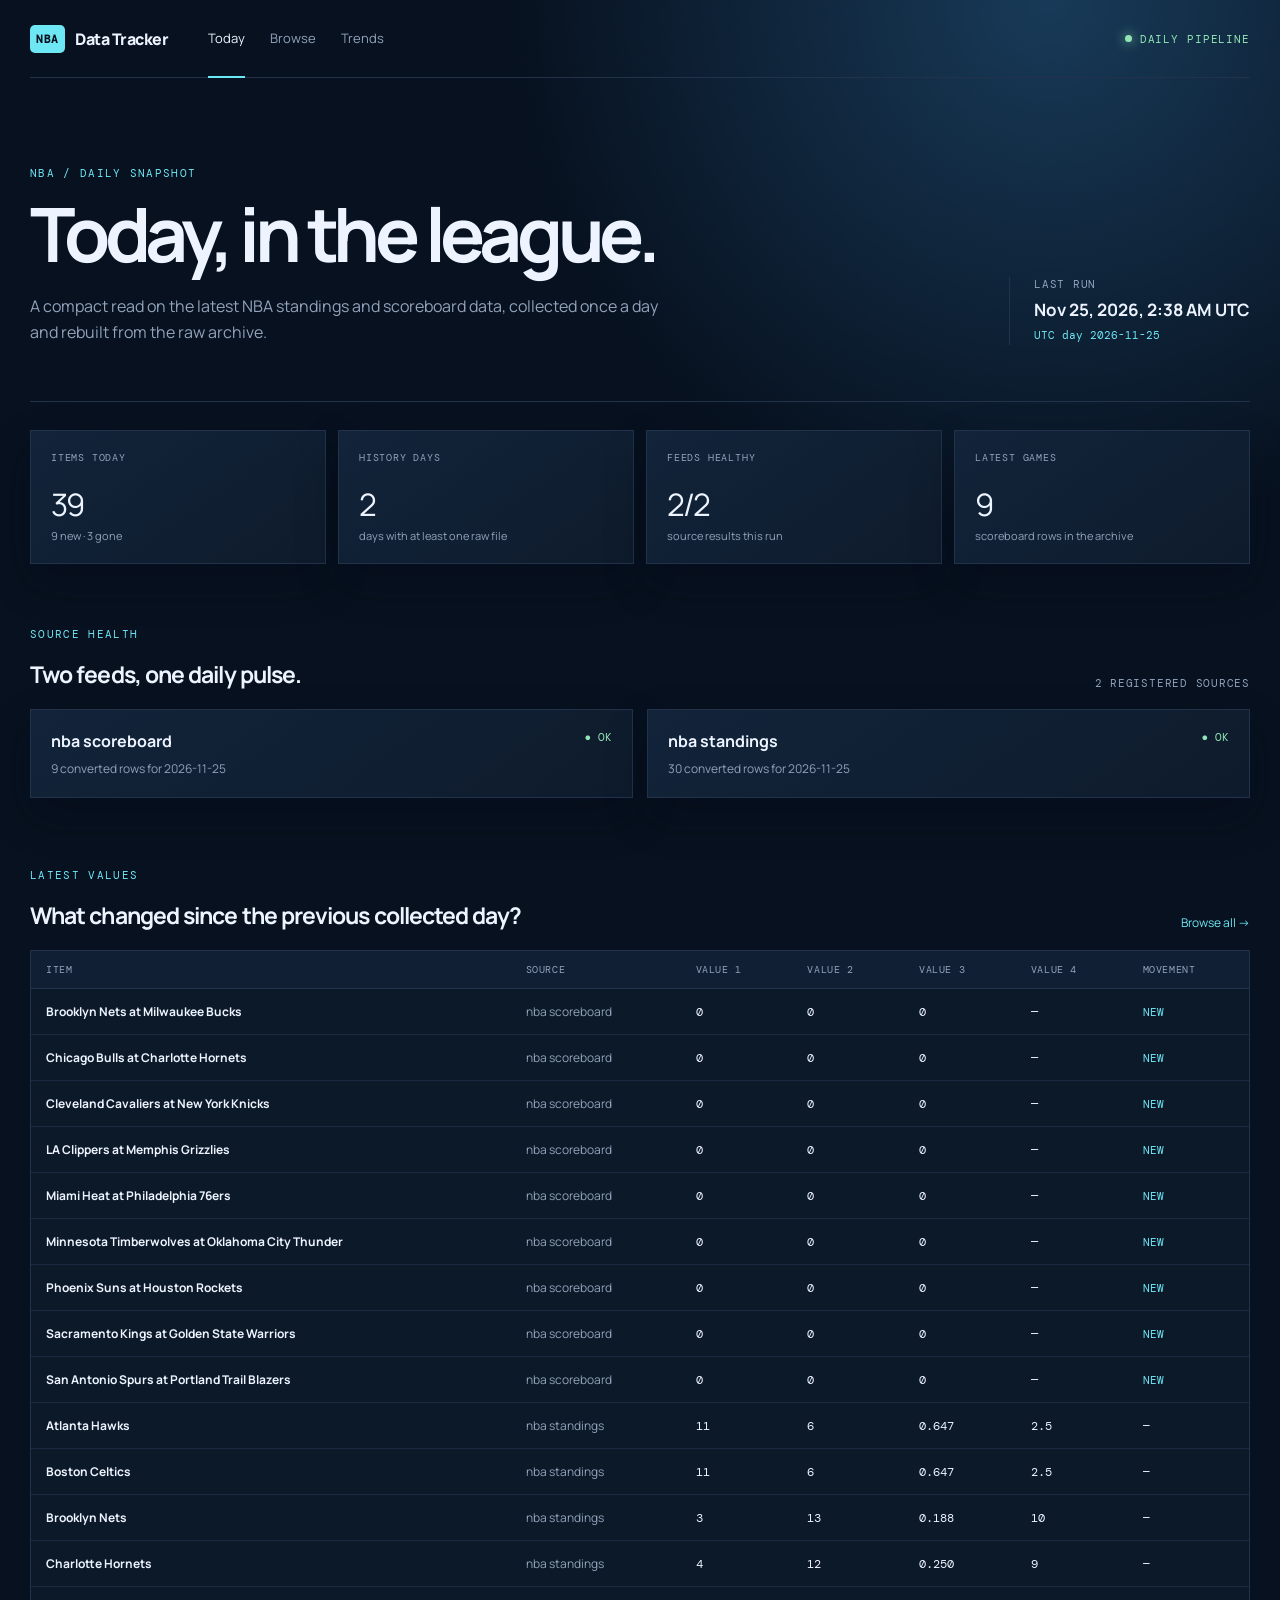
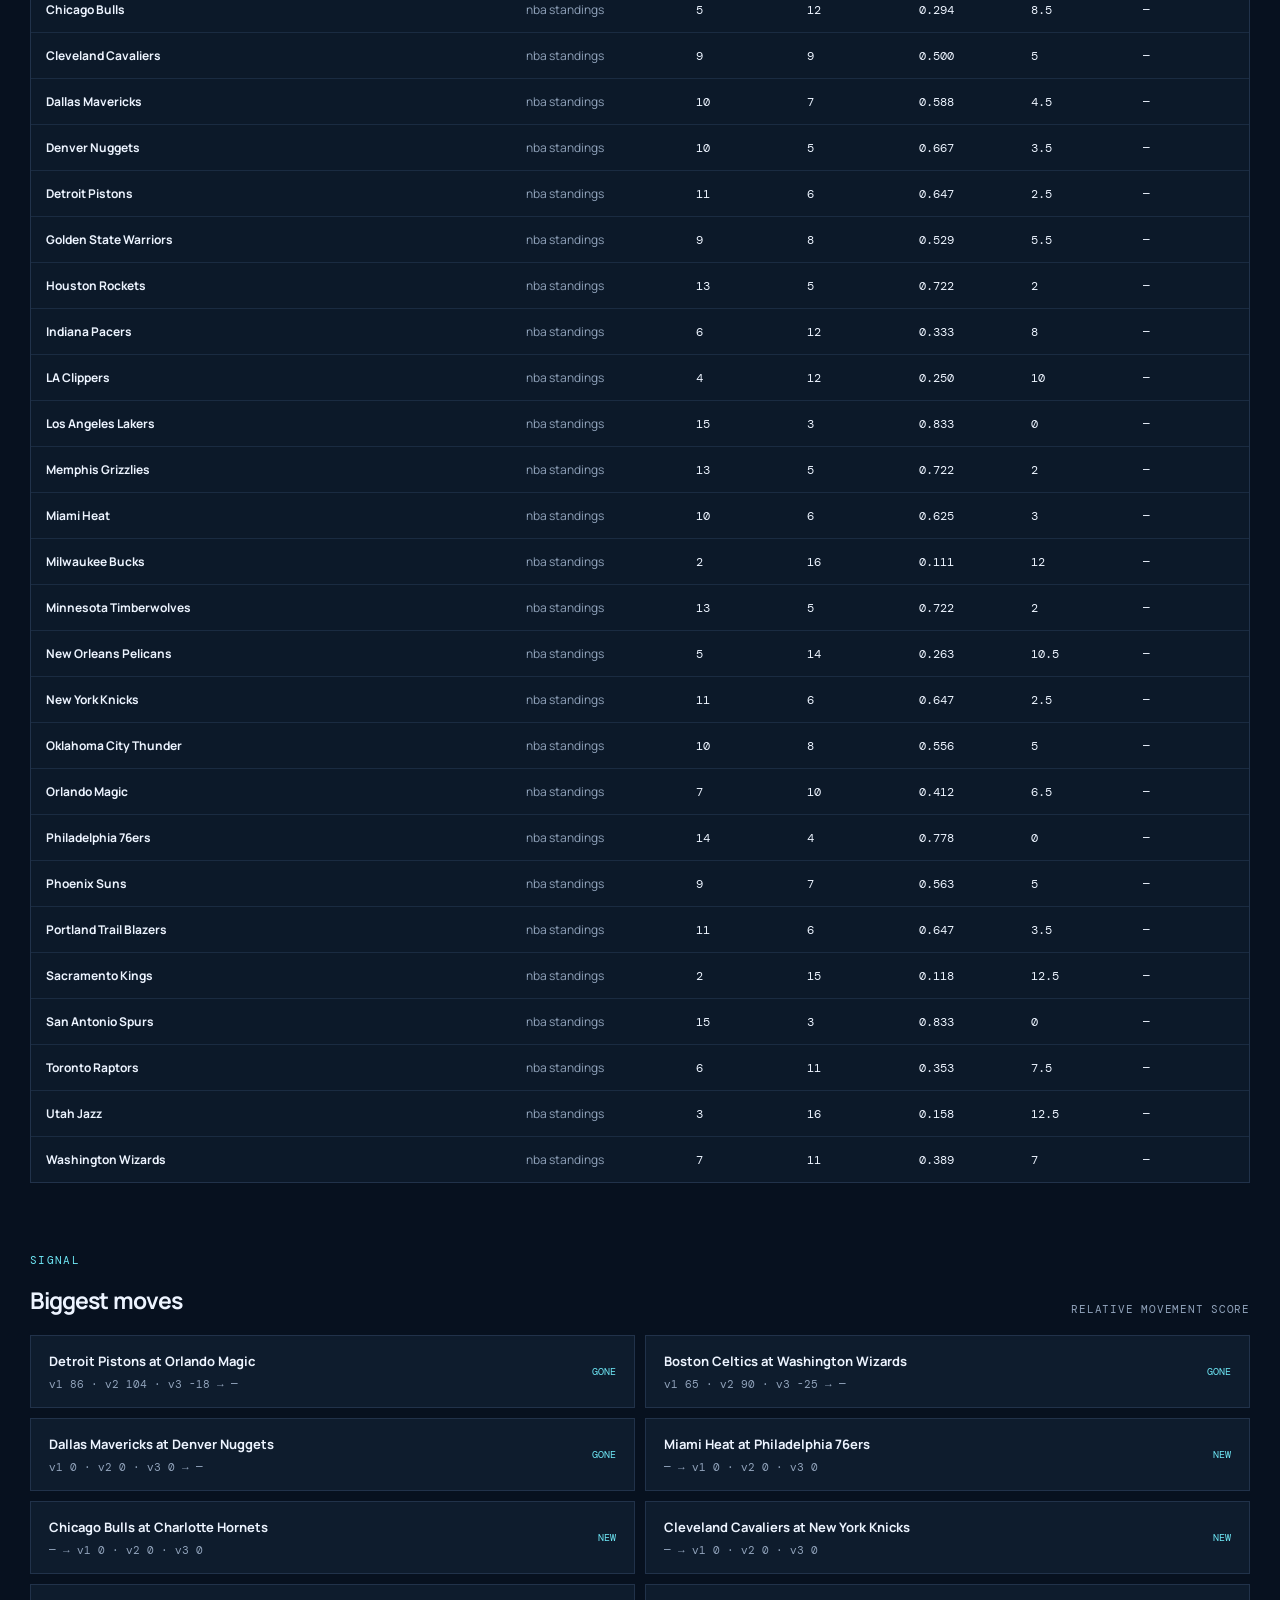
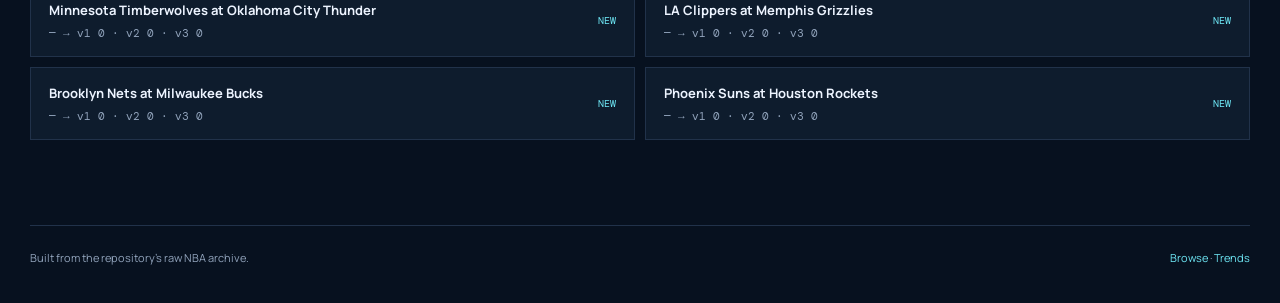
==== site/index.html @ f05c2ad7 "site: add installable NBA dashboard" ====
<!doctype html>
<html lang="en">
<head>
  <meta charset="utf-8">
  <meta name="viewport" content="width=device-width, initial-scale=1">
  <meta name="theme-color" content="#07111f">
  <link rel="manifest" href="manifest.webmanifest">
  <link rel="icon" href="icon.svg" type="image/svg+xml">
  <link rel="stylesheet" href="styles.css">
  <title>NBA Data Tracker · Today</title>
</head>
<body data-page="today">
  <div class="shell">
    <nav class="nav" aria-label="Primary navigation">
      <a class="brand" href="index.html"><span class="brand-mark">NBA</span><span>Data Tracker</span></a>
      <div class="nav-links"><a class="active" href="index.html">Today</a><a href="browse.html">Browse</a><a href="trends.html">Trends</a></div>
      <span class="live-dot">Daily pipeline</span>
    </nav>
    <main>
      <section class="hero split-hero">
        <div><p class="eyebrow">NBA / DAILY SNAPSHOT</p><h1>Today, in the league.</h1><p class="lede">A compact read on the latest NBA standings and scoreboard data, collected once a day and rebuilt from the raw archive.</p></div>
        <div class="hero-note"><span class="note-label">Last run</span><strong id="last-run">Loading…</strong><span id="latest-day">UTC day —</span></div>
      </section>
      <div id="app-error" class="notice error" hidden></div>
      <section id="summary-cards" class="stat-grid" aria-label="Run summary"></section>
      <section class="section-block"><div class="section-heading"><div><p class="eyebrow">SOURCE HEALTH</p><h2>Two feeds, one daily pulse.</h2></div><span class="section-meta" id="source-meta"></span></div><div id="source-cards" class="source-grid"></div></section>
      <section class="section-block"><div class="section-heading"><div><p class="eyebrow">LATEST VALUES</p><h2>What changed since the previous collected day?</h2></div><a class="text-link" href="browse.html">Browse all →</a></div><div class="table-wrap"><table id="latest-table"><thead><tr><th>Item</th><th>Source</th><th>Value 1</th><th>Value 2</th><th>Value 3</th><th>Value 4</th><th>Movement</th></tr></thead><tbody></tbody></table></div></section>
      <section class="section-block"><div class="section-heading"><div><p class="eyebrow">SIGNAL</p><h2>Biggest moves</h2></div><span class="section-meta">relative movement score</span></div><div id="moves-list" class="move-list"></div></section>
    </main>
    <footer><span>Built from the repository’s raw NBA archive.</span><span><a href="browse.html">Browse</a> · <a href="trends.html">Trends</a></span></footer>
  </div>
  <script src="app.js"></script>
</body>
</html>
---- site/styles.css ----
@import url('https://fonts.googleapis.com/css2?family=DM+Mono:wght@400;500&family=Manrope:wght@400;500;600;700;800&display=swap');

:root{--ink:#edf4ff;--muted:#91a3bb;--line:#21324a;--panel:#101e31;--panel2:#14263d;--navy:#07111f;--cyan:#6ee7f5;--orange:#ffad66;--green:#92e6b5;--red:#ff8f91;--shadow:0 18px 44px #02071135}
*{box-sizing:border-box}html{background:var(--navy);color:var(--ink);font-family:Manrope,system-ui,sans-serif}body{margin:0;min-width:320px;background:radial-gradient(circle at 82% 0,#183a58 0,transparent 34rem),var(--navy)}a{color:inherit}.shell{max-width:1280px;margin:auto;padding:0 30px}.nav{height:78px;border-bottom:1px solid var(--line);display:flex;align-items:center;gap:40px}.brand{display:flex;align-items:center;gap:10px;font-weight:800;text-decoration:none;letter-spacing:-.03em}.brand-mark{font-family:'DM Mono',monospace;font-size:11px;letter-spacing:.06em;color:var(--navy);background:var(--cyan);padding:7px 6px;border-radius:5px}.nav-links{display:flex;gap:25px;font-size:13px;color:var(--muted)}.nav-links a{text-decoration:none;padding:29px 0;border-bottom:2px solid transparent}.nav-links a:hover,.nav-links a.active{color:var(--ink);border-bottom-color:var(--cyan)}.live-dot{margin-left:auto;color:var(--green);font:11px 'DM Mono',monospace;text-transform:uppercase;letter-spacing:.08em}.live-dot:before{content:'';display:inline-block;width:7px;height:7px;border-radius:50%;background:var(--green);margin:0 8px 1px 0;box-shadow:0 0 12px var(--green)}main{padding-bottom:50px}.hero{padding:88px 0 56px;border-bottom:1px solid var(--line)}.split-hero{display:flex;justify-content:space-between;gap:40px;align-items:end}.compact-hero{padding-bottom:50px}.eyebrow{font:11px 'DM Mono',monospace;letter-spacing:.12em;color:var(--cyan);margin:0 0 17px;text-transform:uppercase}.hero h1{font-size:clamp(38px,6vw,75px);line-height:.98;letter-spacing:-.07em;margin:0 0 22px;max-width:800px}.compact-hero h1{font-size:clamp(38px,5vw,60px)}.lede{color:var(--muted);font-size:16px;line-height:1.65;max-width:630px;margin:0}.hero-note{min-width:220px;border-left:1px solid var(--line);padding:0 0 3px 24px;display:grid;gap:7px}.note-label,.section-meta{font:11px 'DM Mono',monospace;text-transform:uppercase;letter-spacing:.07em;color:var(--muted)}.hero-note strong{font-size:17px}.hero-note span:last-child{color:var(--cyan);font:11px 'DM Mono',monospace}.stat-grid{display:grid;grid-template-columns:repeat(4,1fr);gap:12px;padding:28px 0}.stat-card,.source-card,.finding-card,.chart-panel,.controls{background:linear-gradient(145deg,#12243a,#0e1b2c);border:1px solid var(--line);box-shadow:var(--shadow)}.stat-card{padding:20px;min-height:118px}.stat-card .label{color:var(--muted);font:10px 'DM Mono',monospace;text-transform:uppercase;letter-spacing:.08em}.stat-card .number{font-size:31px;letter-spacing:-.06em;margin-top:19px}.stat-card .detail{color:var(--muted);font-size:11px;margin-top:3px}.section-block{padding:35px 0}.section-heading{display:flex;align-items:end;justify-content:space-between;gap:20px;margin-bottom:19px}.section-heading h2{margin:0;font-size:23px;letter-spacing:-.04em}.text-link{color:var(--cyan);font-size:12px;text-decoration:none}.source-grid{display:grid;grid-template-columns:repeat(2,1fr);gap:14px}.source-card{padding:20px;display:flex;justify-content:space-between;align-items:start}.source-card h3{font-size:16px;margin:0 0 8px}.source-card p{font-size:12px;color:var(--muted);margin:0}.source-state{font:11px 'DM Mono',monospace;text-transform:uppercase}.ok{color:var(--green)}.bad{color:var(--red)}.table-wrap{overflow-x:auto;border:1px solid var(--line);background:#0c1929}.table-wrap table{width:100%;border-collapse:collapse;min-width:760px}.table-wrap th{text-align:left;color:var(--muted);font:10px 'DM Mono',monospace;letter-spacing:.06em;text-transform:uppercase;background:#101f33;padding:12px 15px;border-bottom:1px solid var(--line);white-space:nowrap}.table-wrap td{padding:14px 15px;border-bottom:1px solid #1a2b41;font-size:12px;white-space:nowrap}.table-wrap tr:last-child td{border-bottom:0}.table-wrap td:first-child{font-weight:700;color:var(--ink)}.mono{font-family:'DM Mono',monospace;font-size:11px}.muted{color:var(--muted)}.movement{font:11px 'DM Mono',monospace}.movement.up{color:var(--green)}.movement.down{color:var(--orange)}.movement.new{color:var(--cyan)}.movement.gone{color:var(--red)}.move-list{display:grid;grid-template-columns:repeat(2,1fr);gap:10px}.move-row{border:1px solid var(--line);background:#0e1c2d;padding:16px 18px;display:grid;grid-template-columns:1fr auto;gap:7px 20px}.move-row strong{font-size:13px}.move-row .move-detail{color:var(--muted);font:11px 'DM Mono',monospace}.move-row .move-kind{grid-row:1/3;grid-column:2;align-self:center;text-align:right;font:10px 'DM Mono',monospace;color:var(--cyan);text-transform:uppercase}.controls{padding:18px;display:grid;grid-template-columns:2fr repeat(4,1fr) auto;gap:12px;align-items:end;margin:25px 0 35px}.controls label,.trend-controls label{display:grid;gap:7px;color:var(--muted);font:10px 'DM Mono',monospace;text-transform:uppercase;letter-spacing:.04em}.controls input,.controls select,.trend-controls select{width:100%;color:var(--ink);background:#0a1727;border:1px solid #2a405c;border-radius:3px;padding:10px;font:12px Manrope,sans-serif;outline:none}.controls input:focus,.controls select:focus,.trend-controls select:focus{border-color:var(--cyan)}.check-label{display:flex!important;align-items:center;gap:7px;white-space:nowrap;padding-bottom:10px}.check-label input{accent-color:var(--cyan)}.browse-results{padding-top:0}.star{font-size:19px;color:#60738a;background:none;border:0;cursor:pointer;padding:0;line-height:1}.star.saved{color:var(--orange)}.trend-controls{display:grid;grid-template-columns:1fr 2fr;gap:14px;margin-bottom:18px}.trend-controls select[multiple]{height:92px}.chart-panel{padding:16px;min-height:260px;overflow:hidden}.chart-panel svg{width:100%;height:250px;display:block}.chart-empty{display:grid;place-items:center;min-height:220px;color:var(--muted);font-size:13px}.finding-grid{display:grid;grid-template-columns:repeat(2,1fr);gap:15px;padding-top:25px}.finding-card{padding:22px}.finding-card h3{font-size:18px;line-height:1.25;margin:0 0 11px;letter-spacing:-.03em}.finding-card p{font-size:12px;line-height:1.65;color:var(--muted);margin:0 0 18px}.finding-card svg{width:100%;height:150px;display:block;background:#0b1828}.notice{padding:14px;margin-top:24px;border:1px solid var(--line);font-size:13px}.notice.error{color:var(--red);border-color:#6e3543;background:#281a2b}code{font:12px 'DM Mono',monospace;color:var(--cyan)}footer{border-top:1px solid var(--line);padding:24px 0 38px;display:flex;justify-content:space-between;color:var(--muted);font-size:11px}footer a{color:var(--cyan);text-decoration:none}@media(max-width:850px){.shell{padding:0 18px}.nav{gap:18px}.live-dot{display:none}.nav-links{margin-left:auto;gap:15px}.nav-links a{padding:29px 0}.split-hero{display:block}.hero-note{margin-top:35px}.stat-grid{grid-template-columns:repeat(2,1fr)}.source-grid,.move-list,.finding-grid{grid-template-columns:1fr}.controls{grid-template-columns:1fr 1fr}.controls label:first-child{grid-column:1/-1}.trend-controls{grid-template-columns:1fr}.hero{padding-top:55px}}@media(max-width:480px){.nav{height:66px}.brand span:last-child{display:none}.nav-links a{padding:23px 0}.stat-grid{gap:8px}.stat-card{padding:14px}.stat-card .number{font-size:24px}.controls{grid-template-columns:1fr}.controls label:first-child{grid-column:auto}footer{display:block;line-height:2}}
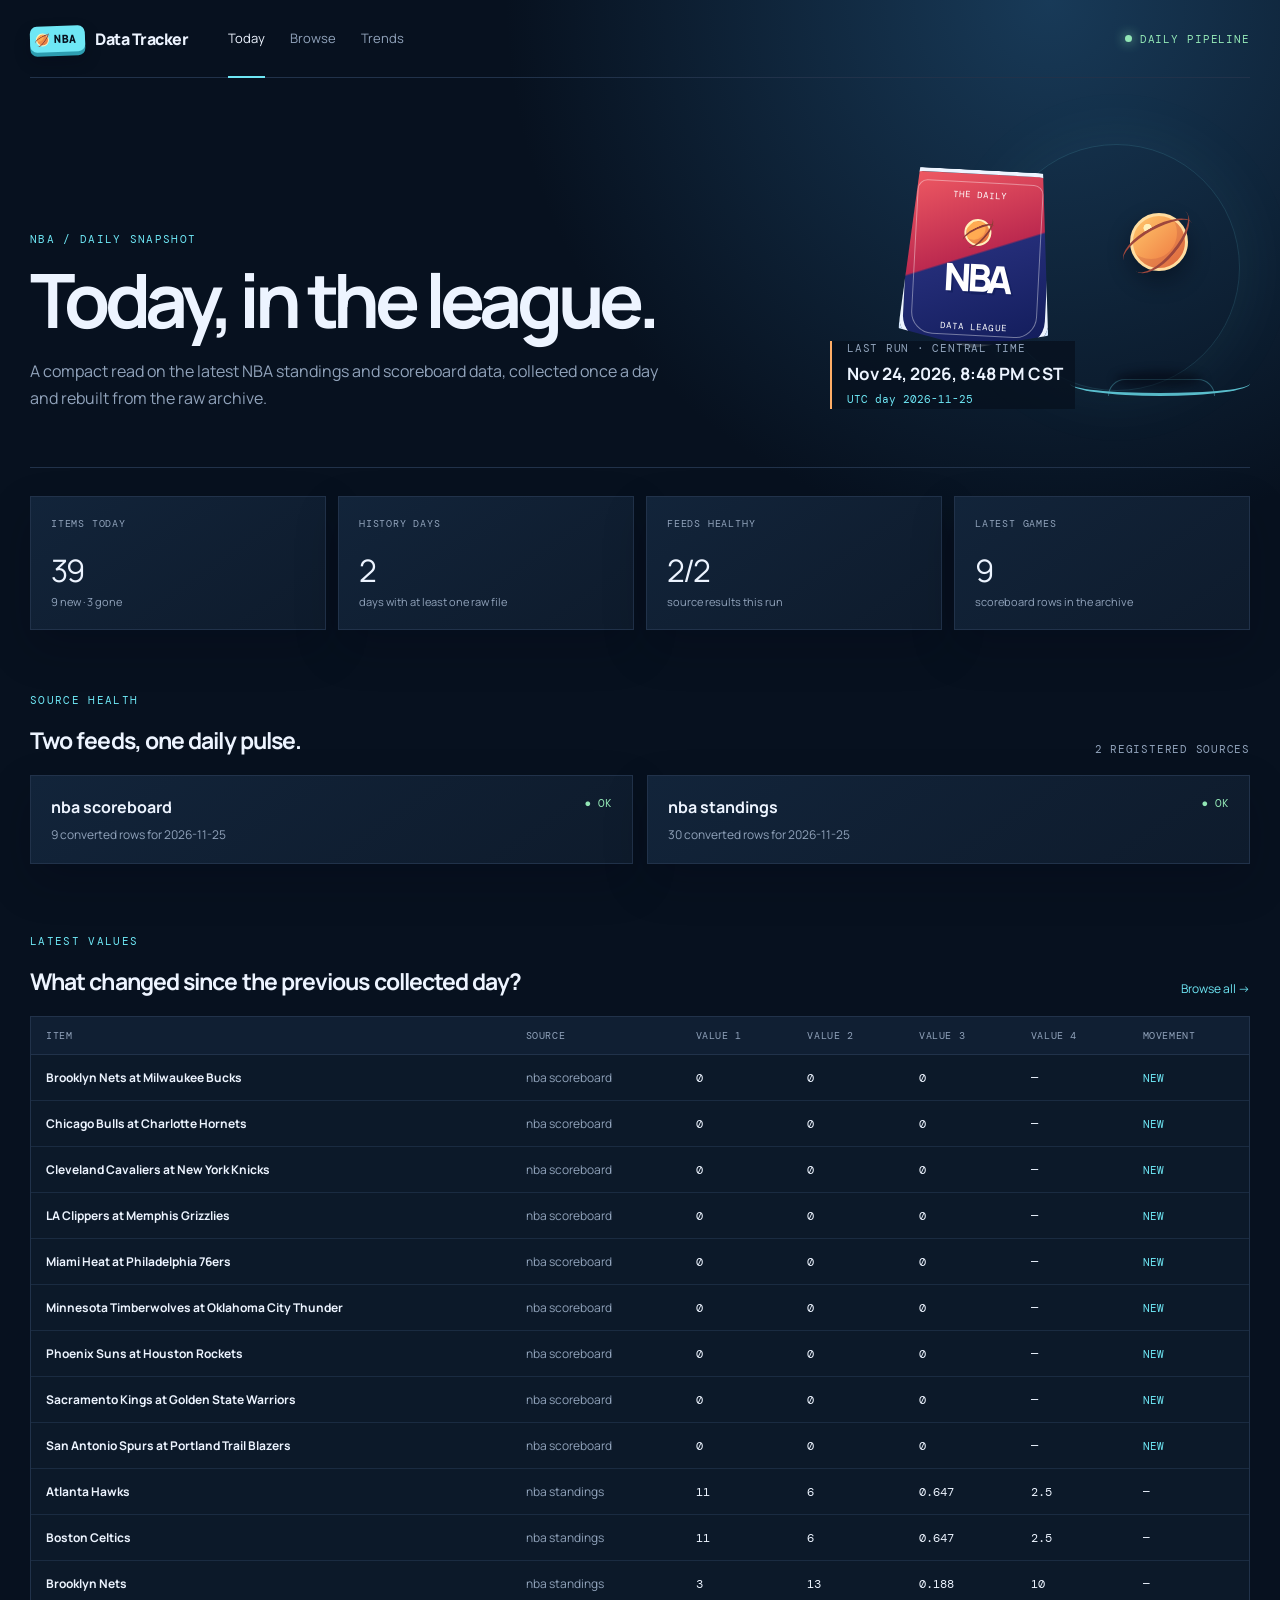
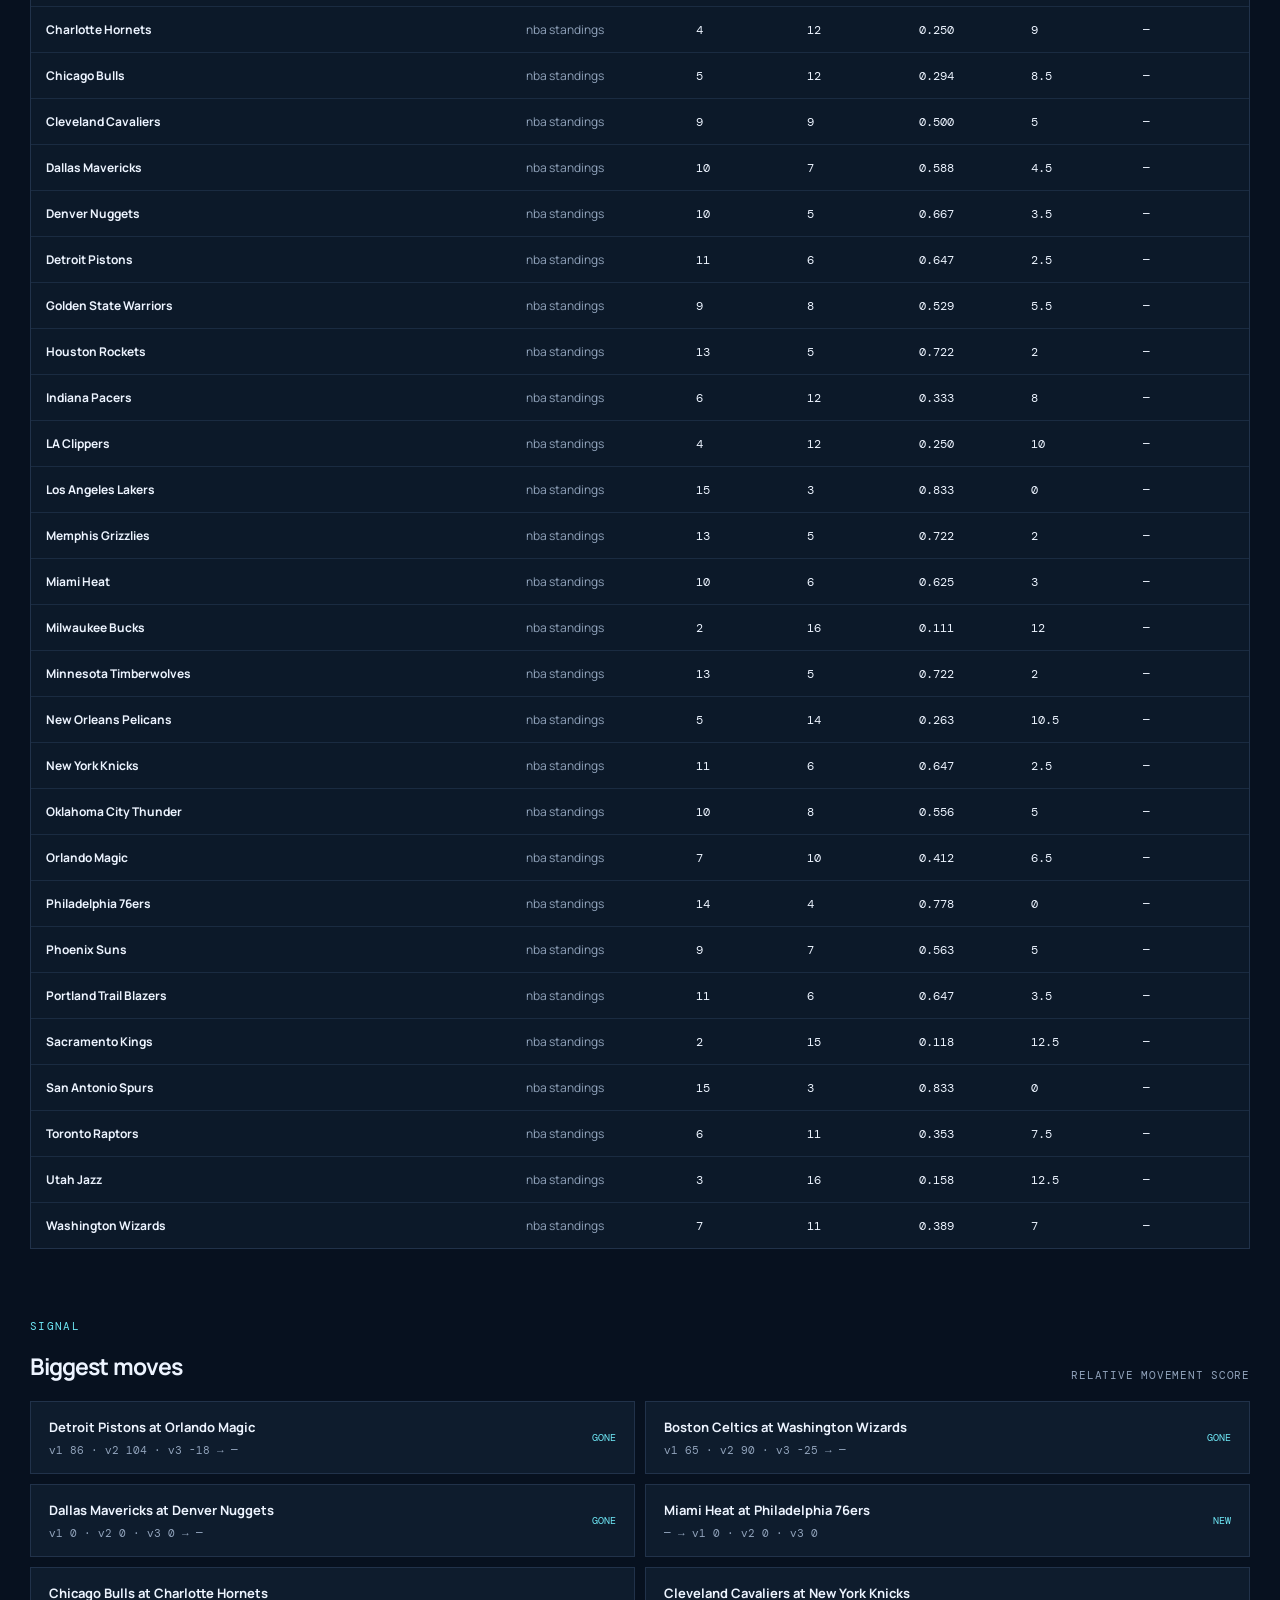
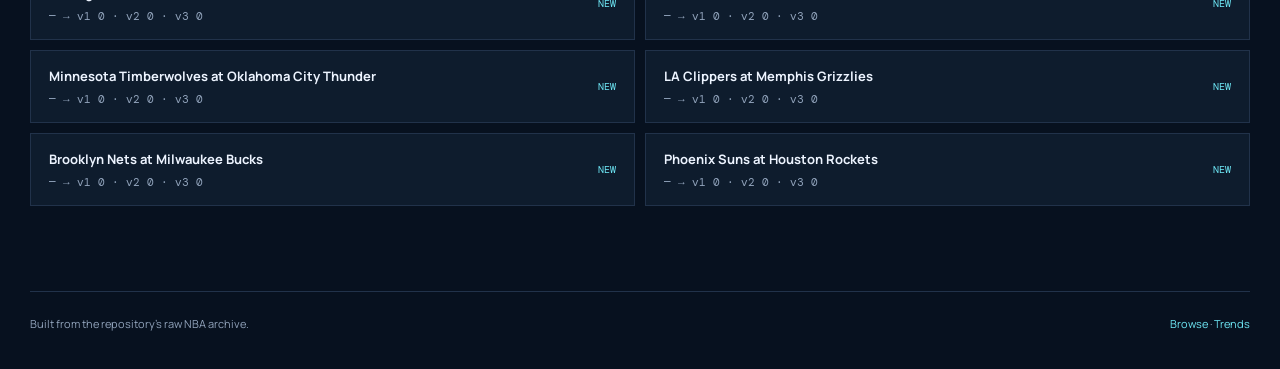
==== commit ba08ba5d: "site: add Central Time and court-side motion" ====
--- a/site/index.html
+++ b/site/index.html
@@ -7,19 +7,20 @@
   <link rel="manifest" href="manifest.webmanifest">
   <link rel="icon" href="icon.svg" type="image/svg+xml">
   <link rel="stylesheet" href="styles.css">
+  <link rel="stylesheet" href="creative.css">
   <title>NBA Data Tracker · Today</title>
 </head>
 <body data-page="today">
   <div class="shell">
     <nav class="nav" aria-label="Primary navigation">
-      <a class="brand" href="index.html"><span class="brand-mark">NBA</span><span>Data Tracker</span></a>
+      <a class="brand" href="index.html"><span class="brand-mark"><span class="mini-ball" aria-hidden="true"></span><span>NBA</span></span><span>Data Tracker</span></a>
       <div class="nav-links"><a class="active" href="index.html">Today</a><a href="browse.html">Browse</a><a href="trends.html">Trends</a></div>
       <span class="live-dot">Daily pipeline</span>
     </nav>
     <main>
       <section class="hero split-hero">
         <div><p class="eyebrow">NBA / DAILY SNAPSHOT</p><h1>Today, in the league.</h1><p class="lede">A compact read on the latest NBA standings and scoreboard data, collected once a day and rebuilt from the raw archive.</p></div>
-        <div class="hero-note"><span class="note-label">Last run</span><strong id="last-run">Loading…</strong><span id="latest-day">UTC day —</span></div>
+        <div class="hero-art" aria-label="A stylized NBA sign with a bouncing basketball"><div class="signboard"><span class="sign-top">THE DAILY</span><div class="sign-lockup"><span class="sign-ball" aria-hidden="true"></span><strong>NBA</strong></div><span class="sign-bottom">DATA LEAGUE</span></div><div class="dribble-zone"><span class="dribble-ball" aria-hidden="true"></span><span class="dribble-shadow" aria-hidden="true"></span><span class="court-line" aria-hidden="true"></span></div><div class="hero-note"><span class="note-label">Last run · Central Time</span><strong id="last-run">Loading…</strong><span id="latest-day">Archive day (UTC) —</span></div></div>
       </section>
       <div id="app-error" class="notice error" hidden></div>
       <section id="summary-cards" class="stat-grid" aria-label="Run summary"></section>
--- a/site/creative.css
+++ b/site/creative.css
@@ -0,0 +1,15 @@
+/* Playful court-side details: all CSS, so the animation survives offline. */
+.brand-mark{display:inline-flex;align-items:center;gap:5px;padding:6px 8px 6px 6px;border-radius:7px;box-shadow:0 4px 0 #2d9db0,0 8px 16px #02071145;transform:rotate(-2deg)}
+.mini-ball,.sign-ball{display:inline-block;position:relative;border-radius:50%;background:linear-gradient(135deg,#ffd77d 0 17%,#ffab52 18% 58%,#f2763d 100%);border:1.5px solid #fff0bc;box-shadow:inset -4px -4px 0 #c8533a55}
+.mini-ball{width:13px;height:13px}.mini-ball:before,.mini-ball:after,.sign-ball:before,.sign-ball:after{content:"";position:absolute;border-color:#8c3d35;border-style:solid}
+.mini-ball:before,.sign-ball:before{width:55%;height:160%;left:22%;top:-30%;border-width:0 1px 0 0;border-radius:50%;transform:rotate(38deg)}
+.mini-ball:after,.sign-ball:after{width:150%;height:50%;left:-25%;top:24%;border-width:1px 0 0;border-radius:50%;transform:rotate(-28deg)}
+.hero-art{position:relative;min-width:420px;min-height:245px;display:flex;align-items:flex-start;justify-content:flex-end;gap:18px;padding:4px 0 0 30px}
+.hero-art:before{content:"";position:absolute;width:245px;height:245px;right:10px;top:-22px;border:1px solid #6ee7f522;border-radius:50%;box-shadow:0 0 70px #6ee7f512}
+.signboard{position:relative;z-index:2;width:150px;height:178px;padding:15px 13px 11px;display:flex;flex-direction:column;align-items:center;justify-content:space-between;background:linear-gradient(160deg,#f05b63,#bc294f 47%,#242d78 48%,#121c5a);border:4px solid #edf4ff;border-radius:17px 17px 30px 30px;box-shadow:0 10px 0 #d4e8ff,0 20px 30px #02071170;transform:rotate(3deg);clip-path:polygon(9% 0,91% 0,100% 91%,50% 100%,0 91%)}
+.signboard:after{content:"";position:absolute;inset:8px;border:1px solid #ffffff66;border-radius:10px 10px 22px 22px;pointer-events:none}.sign-top,.sign-bottom{font:9px 'DM Mono',monospace;letter-spacing:.12em;color:#fff;text-align:center}.sign-lockup{display:grid;justify-items:center;gap:5px;color:#fff;text-shadow:2px 2px 0 #152061}.sign-lockup strong{font:800 38px Manrope,sans-serif;letter-spacing:-.12em}.sign-ball{width:27px;height:27px;border-width:2px}.sign-ball:before{border-width:0 2px 0 0}.sign-ball:after{border-width:2px 0 0}
+.dribble-zone{position:relative;width:180px;height:215px;align-self:flex-end;margin-bottom:5px}.court-line{position:absolute;bottom:10px;left:0;width:180px;height:25px;border-bottom:3px solid #6ee7f5;border-radius:50%;opacity:.8}.court-line:after{content:"";position:absolute;left:38px;bottom:-3px;width:105px;height:16px;border:1px solid #6ee7f566;border-bottom:0;border-radius:100px 100px 0 0}.dribble-ball{position:absolute;z-index:2;left:60px;top:22px;width:58px;height:58px;border:3px solid #ffdda0;background:radial-gradient(circle at 28% 23%,#fff1bb 0 7%,transparent 8%),linear-gradient(135deg,#ffc76b,#ed713d);border-radius:50%;box-shadow:inset -8px -9px 0 #b94f3c45,0 10px 22px #02071170;animation:dribble 1.25s cubic-bezier(.47,0,.35,1) infinite}.dribble-ball:before{content:"";position:absolute;width:65%;height:150%;left:18%;top:-27%;border-right:3px solid #9e473c;border-radius:50%;transform:rotate(40deg)}.dribble-ball:after{content:"";position:absolute;width:150%;height:55%;left:-27%;top:20%;border-top:3px solid #9e473c;border-radius:50%;transform:rotate(-29deg)}.dribble-shadow{position:absolute;z-index:1;left:45px;bottom:18px;width:88px;height:17px;border-radius:50%;background:#02071188;filter:blur(4px);animation:shadow-pulse 1.25s cubic-bezier(.47,0,.35,1) infinite}.hero-note{position:absolute;z-index:3;left:0;bottom:2px;min-width:245px;border-left:2px solid var(--orange);padding-left:15px;background:#07111fcc}
+@keyframes dribble{0%,100%{transform:translateY(0) rotate(0deg)}45%{transform:translateY(119px) rotate(120deg)}57%{transform:translateY(125px) rotate(155deg)}75%{transform:translateY(38px) rotate(260deg)}}@keyframes shadow-pulse{0%,100%{transform:scaleX(.75);opacity:.45}45%,57%{transform:scaleX(1.12);opacity:.85}75%{transform:scaleX(.82);opacity:.55}}
+@media(prefers-reduced-motion:reduce){.dribble-ball,.dribble-shadow{animation:none}.dribble-ball{transform:translateY(70px) rotate(35deg)}.dribble-shadow{transform:scaleX(1)}}
+@media(max-width:850px){.hero-art{min-width:0;width:100%;margin-top:38px;min-height:235px;justify-content:center;padding-left:0}.hero-art:before{right:12%;top:-10px}.hero-note{left:8px}.signboard{transform:scale(.9) rotate(3deg);transform-origin:bottom center}.dribble-zone{transform:scale(.9);transform-origin:bottom center}}
+@media(max-width:480px){.hero-art{gap:0;justify-content:space-between}.signboard{width:128px;height:158px}.dribble-zone{width:145px;transform:scale(.75);margin-right:-14px}.hero-note{min-width:210px}.brand-mark{padding-right:6px}}
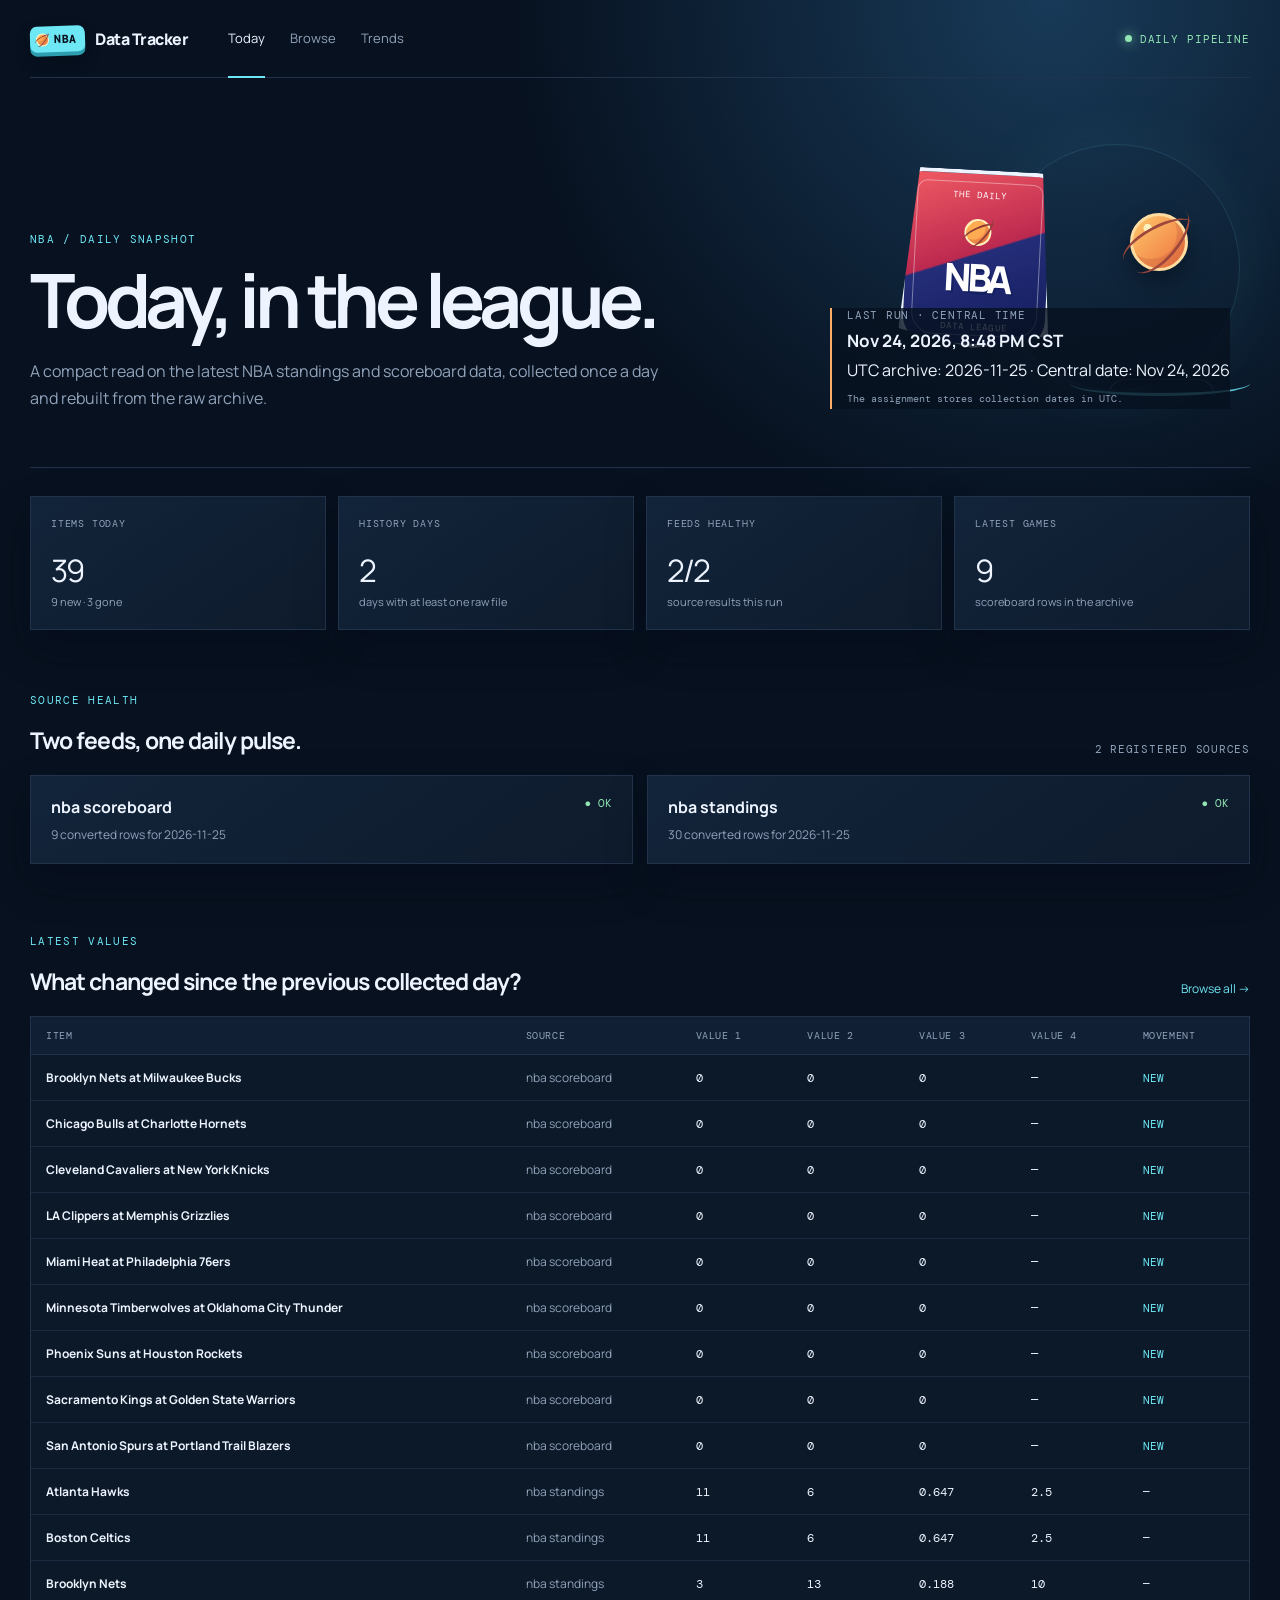
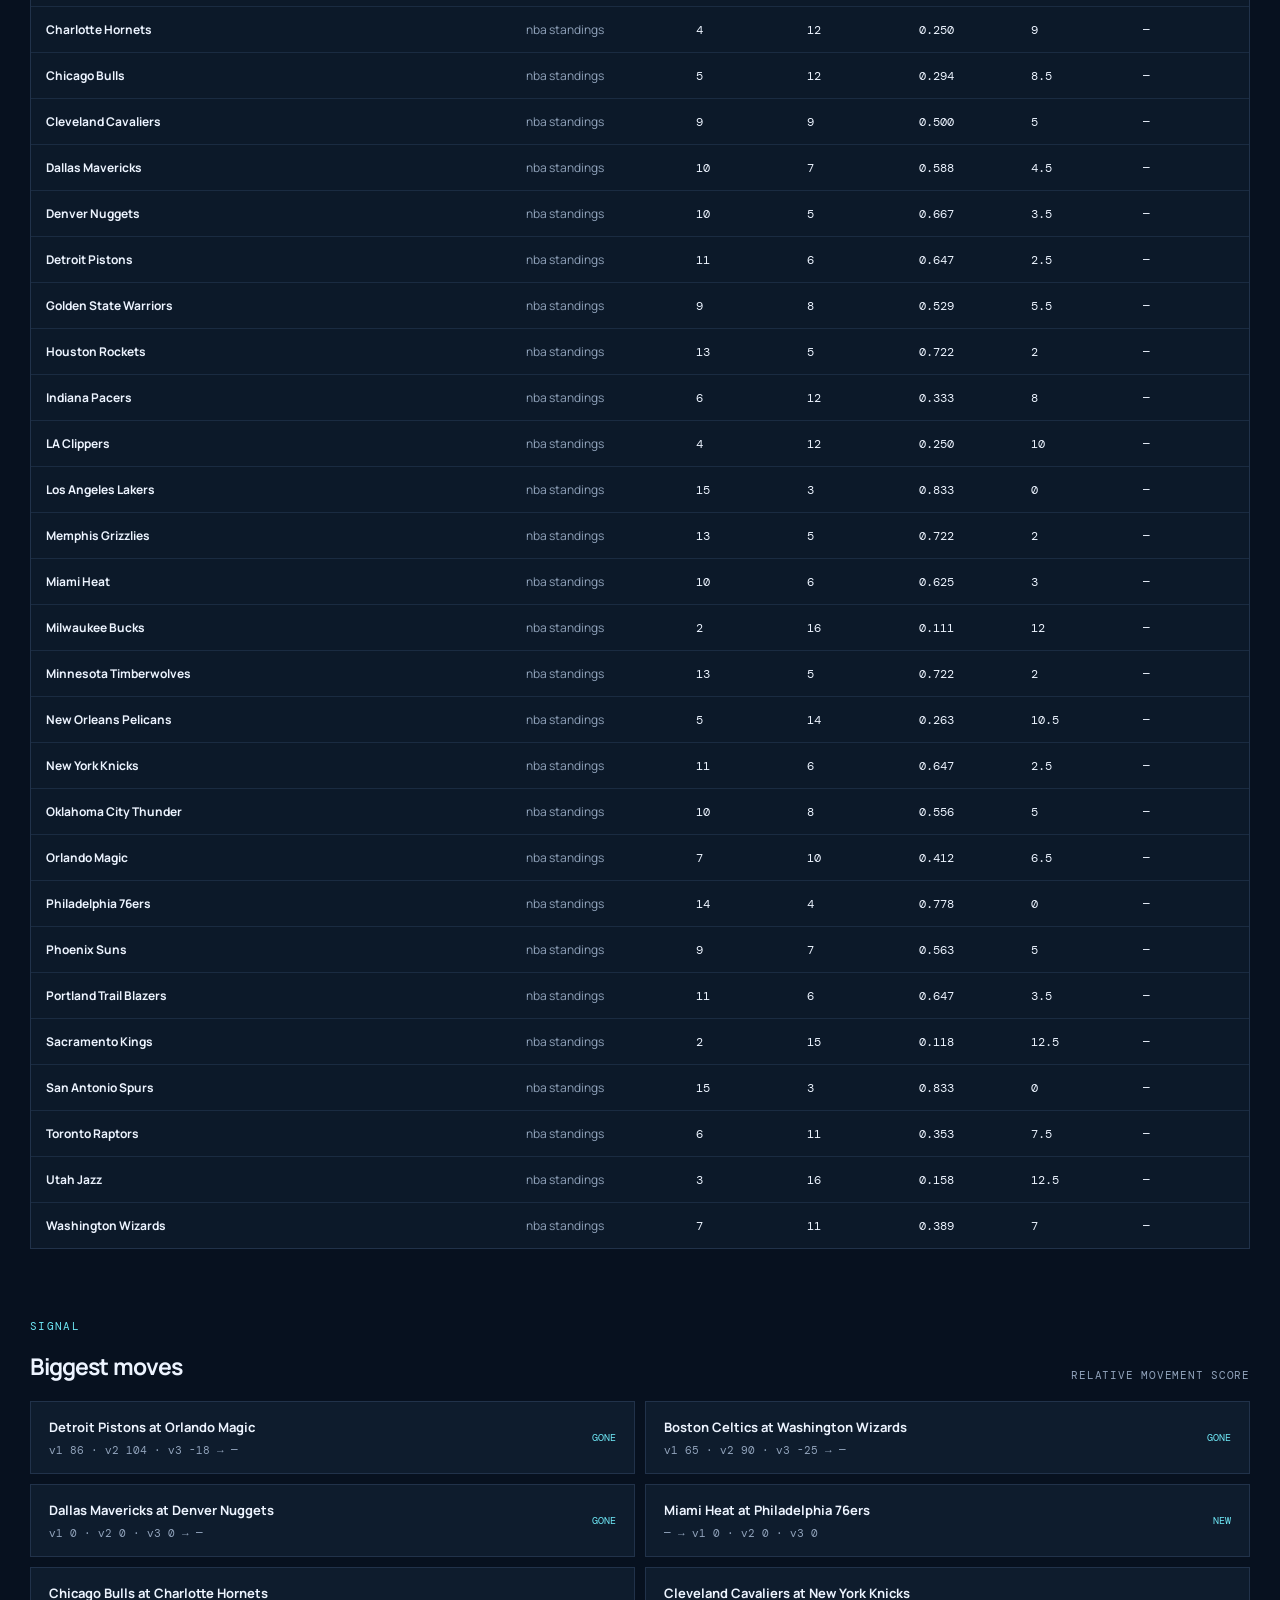
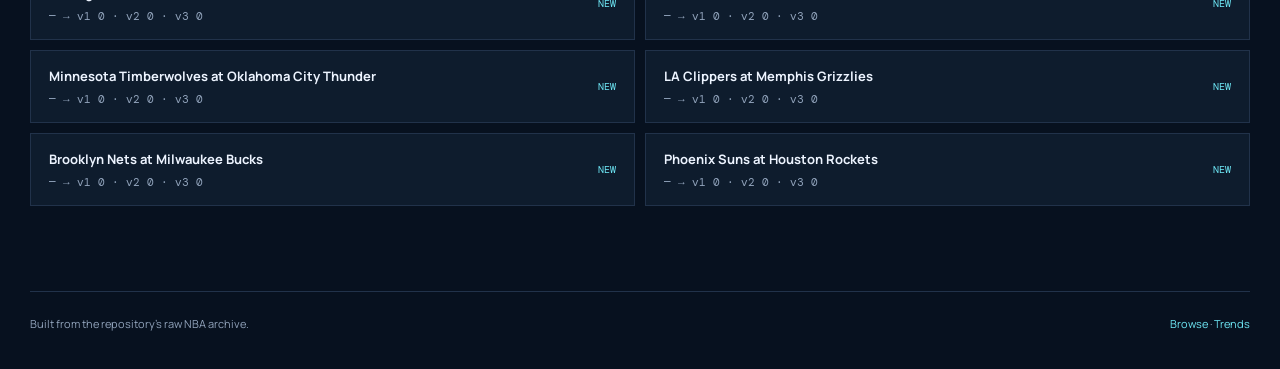
==== commit 7eec276f: "site: clarify UTC archive and Central date" ====
--- a/site/index.html
+++ b/site/index.html
@@ -20,7 +20,7 @@
     <main>
       <section class="hero split-hero">
         <div><p class="eyebrow">NBA / DAILY SNAPSHOT</p><h1>Today, in the league.</h1><p class="lede">A compact read on the latest NBA standings and scoreboard data, collected once a day and rebuilt from the raw archive.</p></div>
-        <div class="hero-art" aria-label="A stylized NBA sign with a bouncing basketball"><div class="signboard"><span class="sign-top">THE DAILY</span><div class="sign-lockup"><span class="sign-ball" aria-hidden="true"></span><strong>NBA</strong></div><span class="sign-bottom">DATA LEAGUE</span></div><div class="dribble-zone"><span class="dribble-ball" aria-hidden="true"></span><span class="dribble-shadow" aria-hidden="true"></span><span class="court-line" aria-hidden="true"></span></div><div class="hero-note"><span class="note-label">Last run · Central Time</span><strong id="last-run">Loading…</strong><span id="latest-day">Archive day (UTC) —</span></div></div>
+        <div class="hero-art" aria-label="A stylized NBA sign with a bouncing basketball"><div class="signboard"><span class="sign-top">THE DAILY</span><div class="sign-lockup"><span class="sign-ball" aria-hidden="true"></span><strong>NBA</strong></div><span class="sign-bottom">DATA LEAGUE</span></div><div class="dribble-zone"><span class="dribble-ball" aria-hidden="true"></span><span class="dribble-shadow" aria-hidden="true"></span><span class="court-line" aria-hidden="true"></span></div><div class="hero-note"><span class="note-label">Last run · Central Time</span><strong id="last-run">Loading…</strong><span id="latest-day">UTC archive: — · Central date: —</span><small class="zone-note">The assignment stores collection dates in UTC.</small></div></div>
       </section>
       <div id="app-error" class="notice error" hidden></div>
       <section id="summary-cards" class="stat-grid" aria-label="Run summary"></section>
--- a/site/creative.css
+++ b/site/creative.css
@@ -8,7 +8,7 @@
 .hero-art:before{content:"";position:absolute;width:245px;height:245px;right:10px;top:-22px;border:1px solid #6ee7f522;border-radius:50%;box-shadow:0 0 70px #6ee7f512}
 .signboard{position:relative;z-index:2;width:150px;height:178px;padding:15px 13px 11px;display:flex;flex-direction:column;align-items:center;justify-content:space-between;background:linear-gradient(160deg,#f05b63,#bc294f 47%,#242d78 48%,#121c5a);border:4px solid #edf4ff;border-radius:17px 17px 30px 30px;box-shadow:0 10px 0 #d4e8ff,0 20px 30px #02071170;transform:rotate(3deg);clip-path:polygon(9% 0,91% 0,100% 91%,50% 100%,0 91%)}
 .signboard:after{content:"";position:absolute;inset:8px;border:1px solid #ffffff66;border-radius:10px 10px 22px 22px;pointer-events:none}.sign-top,.sign-bottom{font:9px 'DM Mono',monospace;letter-spacing:.12em;color:#fff;text-align:center}.sign-lockup{display:grid;justify-items:center;gap:5px;color:#fff;text-shadow:2px 2px 0 #152061}.sign-lockup strong{font:800 38px Manrope,sans-serif;letter-spacing:-.12em}.sign-ball{width:27px;height:27px;border-width:2px}.sign-ball:before{border-width:0 2px 0 0}.sign-ball:after{border-width:2px 0 0}
-.dribble-zone{position:relative;width:180px;height:215px;align-self:flex-end;margin-bottom:5px}.court-line{position:absolute;bottom:10px;left:0;width:180px;height:25px;border-bottom:3px solid #6ee7f5;border-radius:50%;opacity:.8}.court-line:after{content:"";position:absolute;left:38px;bottom:-3px;width:105px;height:16px;border:1px solid #6ee7f566;border-bottom:0;border-radius:100px 100px 0 0}.dribble-ball{position:absolute;z-index:2;left:60px;top:22px;width:58px;height:58px;border:3px solid #ffdda0;background:radial-gradient(circle at 28% 23%,#fff1bb 0 7%,transparent 8%),linear-gradient(135deg,#ffc76b,#ed713d);border-radius:50%;box-shadow:inset -8px -9px 0 #b94f3c45,0 10px 22px #02071170;animation:dribble 1.25s cubic-bezier(.47,0,.35,1) infinite}.dribble-ball:before{content:"";position:absolute;width:65%;height:150%;left:18%;top:-27%;border-right:3px solid #9e473c;border-radius:50%;transform:rotate(40deg)}.dribble-ball:after{content:"";position:absolute;width:150%;height:55%;left:-27%;top:20%;border-top:3px solid #9e473c;border-radius:50%;transform:rotate(-29deg)}.dribble-shadow{position:absolute;z-index:1;left:45px;bottom:18px;width:88px;height:17px;border-radius:50%;background:#02071188;filter:blur(4px);animation:shadow-pulse 1.25s cubic-bezier(.47,0,.35,1) infinite}.hero-note{position:absolute;z-index:3;left:0;bottom:2px;min-width:245px;border-left:2px solid var(--orange);padding-left:15px;background:#07111fcc}
+.dribble-zone{position:relative;width:180px;height:215px;align-self:flex-end;margin-bottom:5px}.court-line{position:absolute;bottom:10px;left:0;width:180px;height:25px;border-bottom:3px solid #6ee7f5;border-radius:50%;opacity:.8}.court-line:after{content:"";position:absolute;left:38px;bottom:-3px;width:105px;height:16px;border:1px solid #6ee7f566;border-bottom:0;border-radius:100px 100px 0 0}.dribble-ball{position:absolute;z-index:2;left:60px;top:22px;width:58px;height:58px;border:3px solid #ffdda0;background:radial-gradient(circle at 28% 23%,#fff1bb 0 7%,transparent 8%),linear-gradient(135deg,#ffc76b,#ed713d);border-radius:50%;box-shadow:inset -8px -9px 0 #b94f3c45,0 10px 22px #02071170;animation:dribble 1.25s cubic-bezier(.47,0,.35,1) infinite}.dribble-ball:before{content:"";position:absolute;width:65%;height:150%;left:18%;top:-27%;border-right:3px solid #9e473c;border-radius:50%;transform:rotate(40deg)}.dribble-ball:after{content:"";position:absolute;width:150%;height:55%;left:-27%;top:20%;border-top:3px solid #9e473c;border-radius:50%;transform:rotate(-29deg)}.dribble-shadow{position:absolute;z-index:1;left:45px;bottom:18px;width:88px;height:17px;border-radius:50%;background:#02071188;filter:blur(4px);animation:shadow-pulse 1.25s cubic-bezier(.47,0,.35,1) infinite}.hero-note{position:absolute;z-index:3;left:0;bottom:2px;min-width:245px;border-left:2px solid var(--orange);padding-left:15px;background:#07111fcc}.zone-note{display:block;margin-top:4px;color:#91a3bb;font:10px 'DM Mono',monospace;line-height:1.45}
 @keyframes dribble{0%,100%{transform:translateY(0) rotate(0deg)}45%{transform:translateY(119px) rotate(120deg)}57%{transform:translateY(125px) rotate(155deg)}75%{transform:translateY(38px) rotate(260deg)}}@keyframes shadow-pulse{0%,100%{transform:scaleX(.75);opacity:.45}45%,57%{transform:scaleX(1.12);opacity:.85}75%{transform:scaleX(.82);opacity:.55}}
 @media(prefers-reduced-motion:reduce){.dribble-ball,.dribble-shadow{animation:none}.dribble-ball{transform:translateY(70px) rotate(35deg)}.dribble-shadow{transform:scaleX(1)}}
 @media(max-width:850px){.hero-art{min-width:0;width:100%;margin-top:38px;min-height:235px;justify-content:center;padding-left:0}.hero-art:before{right:12%;top:-10px}.hero-note{left:8px}.signboard{transform:scale(.9) rotate(3deg);transform-origin:bottom center}.dribble-zone{transform:scale(.9);transform-origin:bottom center}}
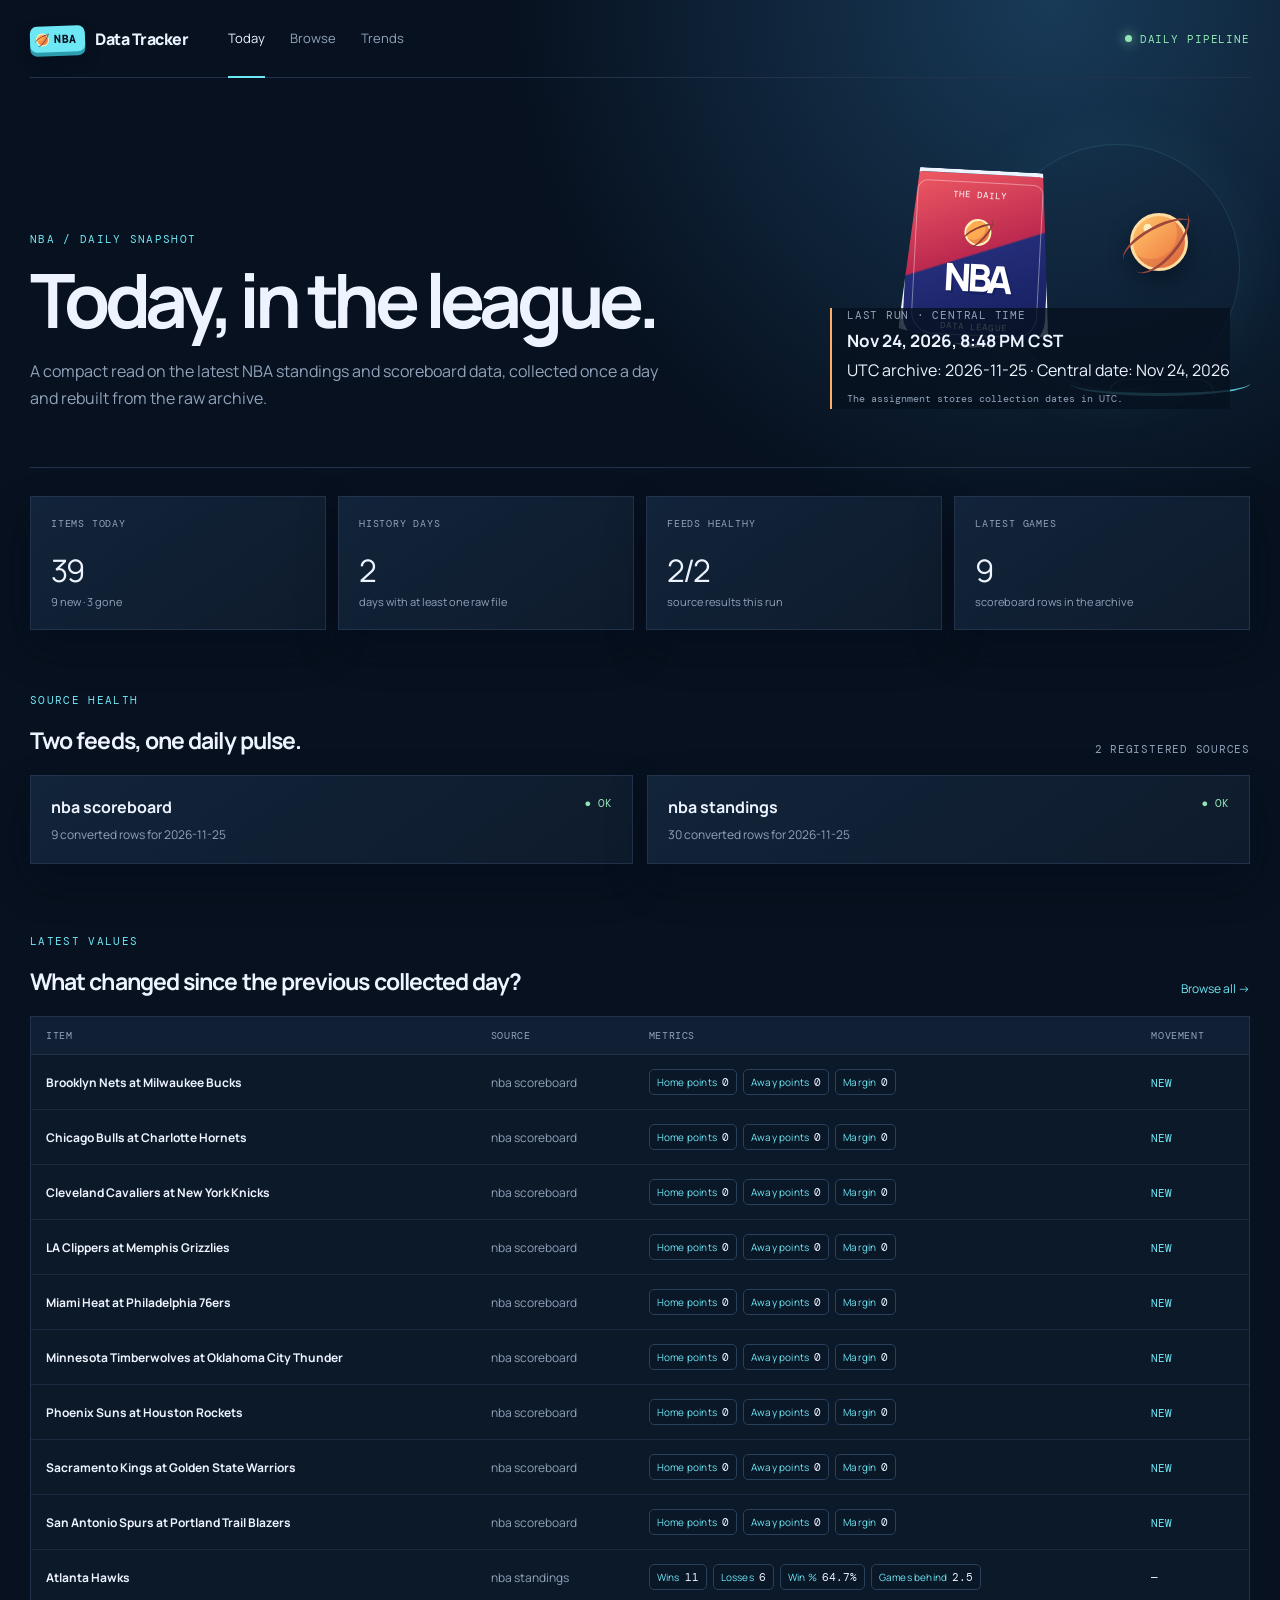
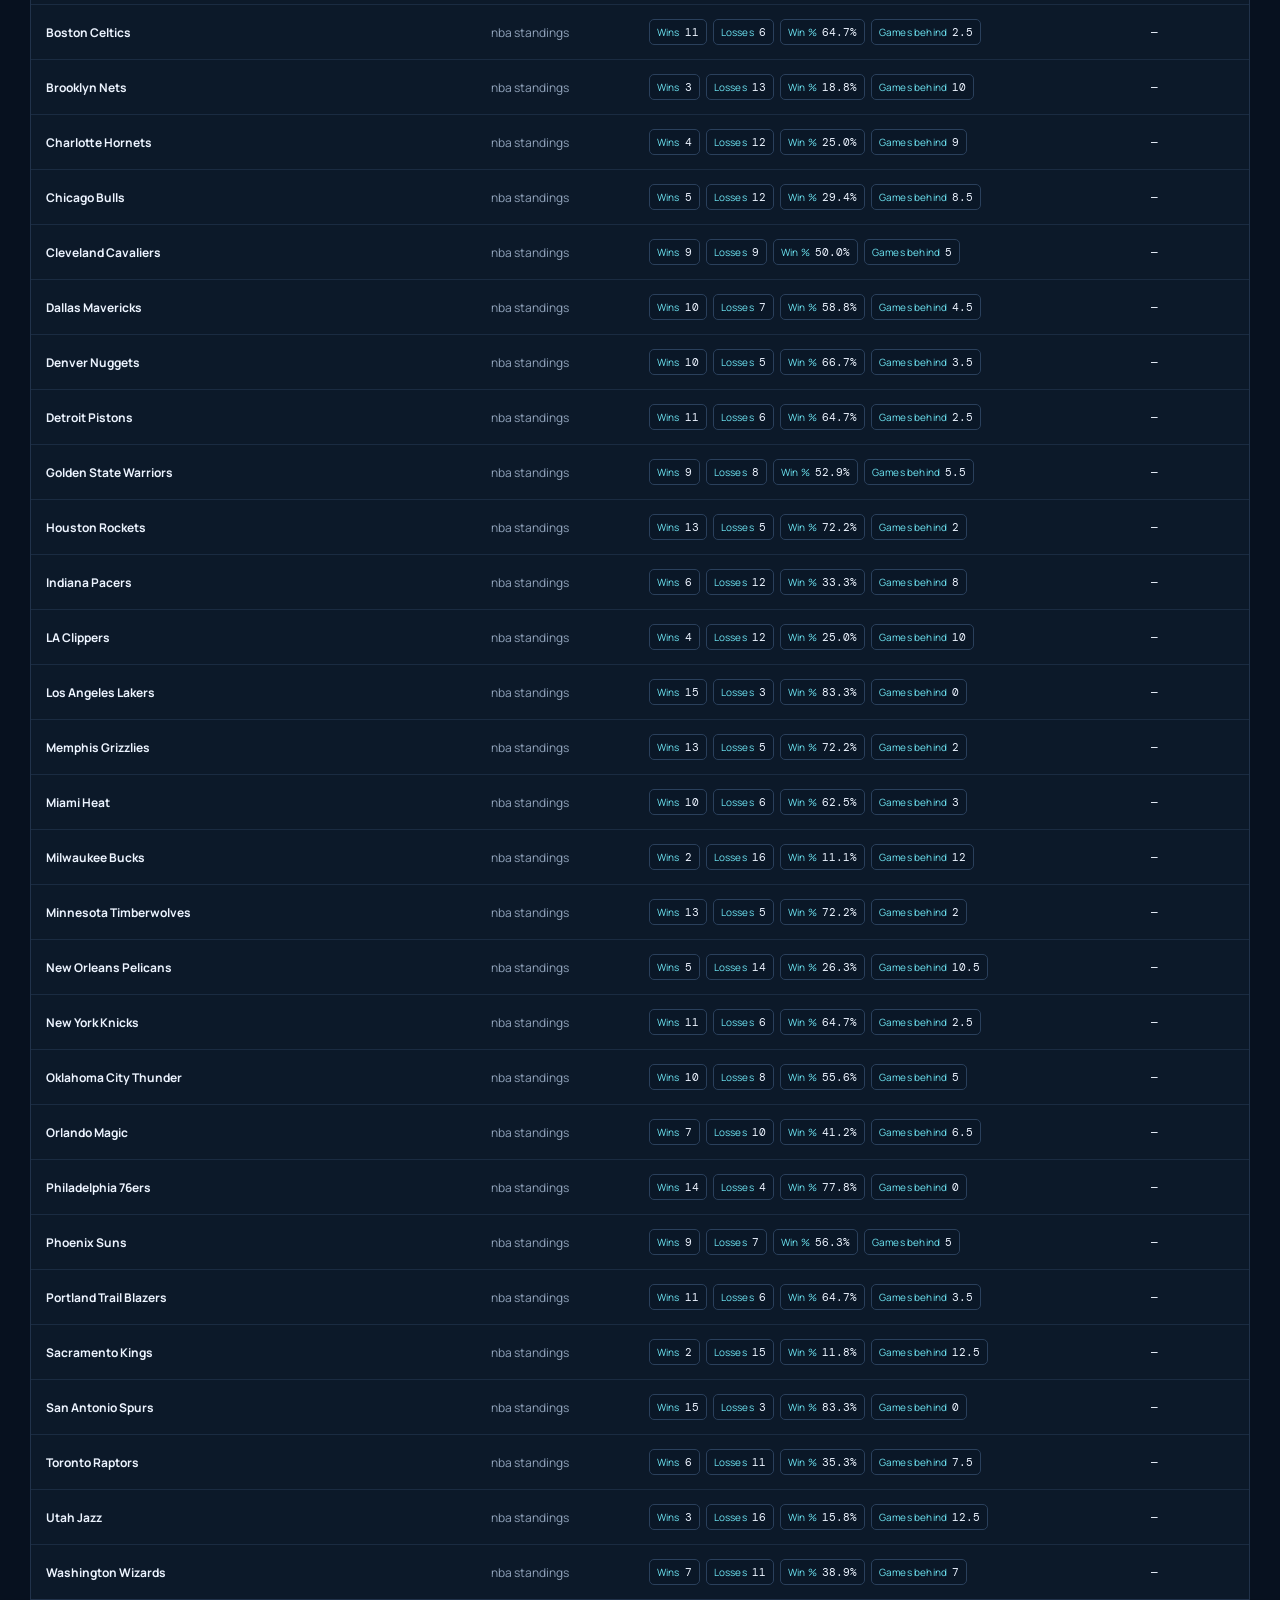
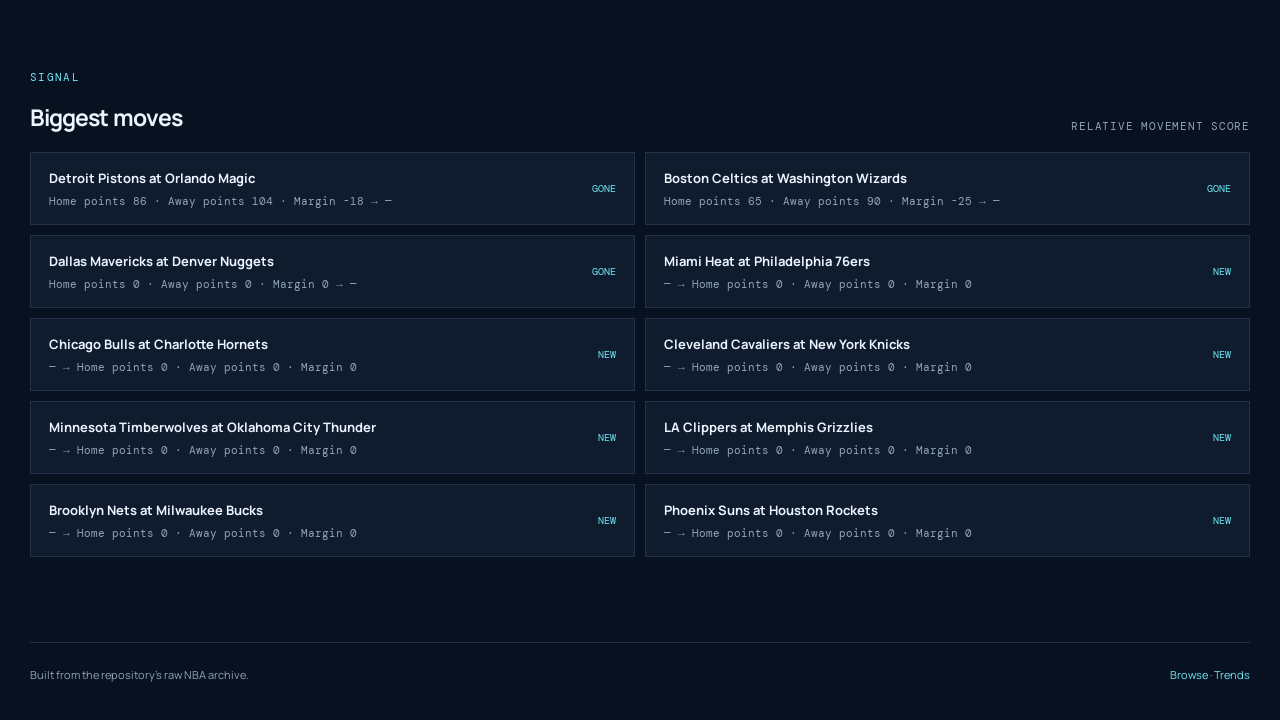
==== commit 359d8a92: "site: label NBA metrics clearly" ====
--- a/site/index.html
+++ b/site/index.html
@@ -25,7 +25,7 @@
       <div id="app-error" class="notice error" hidden></div>
       <section id="summary-cards" class="stat-grid" aria-label="Run summary"></section>
       <section class="section-block"><div class="section-heading"><div><p class="eyebrow">SOURCE HEALTH</p><h2>Two feeds, one daily pulse.</h2></div><span class="section-meta" id="source-meta"></span></div><div id="source-cards" class="source-grid"></div></section>
-      <section class="section-block"><div class="section-heading"><div><p class="eyebrow">LATEST VALUES</p><h2>What changed since the previous collected day?</h2></div><a class="text-link" href="browse.html">Browse all →</a></div><div class="table-wrap"><table id="latest-table"><thead><tr><th>Item</th><th>Source</th><th>Value 1</th><th>Value 2</th><th>Value 3</th><th>Value 4</th><th>Movement</th></tr></thead><tbody></tbody></table></div></section>
+      <section class="section-block"><div class="section-heading"><div><p class="eyebrow">LATEST VALUES</p><h2>What changed since the previous collected day?</h2></div><a class="text-link" href="browse.html">Browse all →</a></div><div class="table-wrap"><table id="latest-table"><thead><tr><th>Item</th><th>Source</th><th>Metrics</th><th>Movement</th></tr></thead><tbody></tbody></table></div></section>
       <section class="section-block"><div class="section-heading"><div><p class="eyebrow">SIGNAL</p><h2>Biggest moves</h2></div><span class="section-meta">relative movement score</span></div><div id="moves-list" class="move-list"></div></section>
     </main>
     <footer><span>Built from the repository’s raw NBA archive.</span><span><a href="browse.html">Browse</a> · <a href="trends.html">Trends</a></span></footer>
--- a/site/creative.css
+++ b/site/creative.css
@@ -1,5 +1,6 @@
 /* Playful court-side details: all CSS, so the animation survives offline. */
 .brand-mark{display:inline-flex;align-items:center;gap:5px;padding:6px 8px 6px 6px;border-radius:7px;box-shadow:0 4px 0 #2d9db0,0 8px 16px #02071145;transform:rotate(-2deg)}
+.metrics-cell{display:flex;flex-wrap:wrap;gap:6px;min-width:290px}.metric-chip{display:inline-flex;align-items:center;gap:5px;padding:5px 7px;border:1px solid #2a405c;border-radius:5px;background:#0a1727;color:var(--ink);font:11px 'DM Mono',monospace}.metric-chip b{color:var(--cyan);font:10px Manrope,sans-serif;letter-spacing:.02em}
 .mini-ball,.sign-ball{display:inline-block;position:relative;border-radius:50%;background:linear-gradient(135deg,#ffd77d 0 17%,#ffab52 18% 58%,#f2763d 100%);border:1.5px solid #fff0bc;box-shadow:inset -4px -4px 0 #c8533a55}
 .mini-ball{width:13px;height:13px}.mini-ball:before,.mini-ball:after,.sign-ball:before,.sign-ball:after{content:"";position:absolute;border-color:#8c3d35;border-style:solid}
 .mini-ball:before,.sign-ball:before{width:55%;height:160%;left:22%;top:-30%;border-width:0 1px 0 0;border-radius:50%;transform:rotate(38deg)}
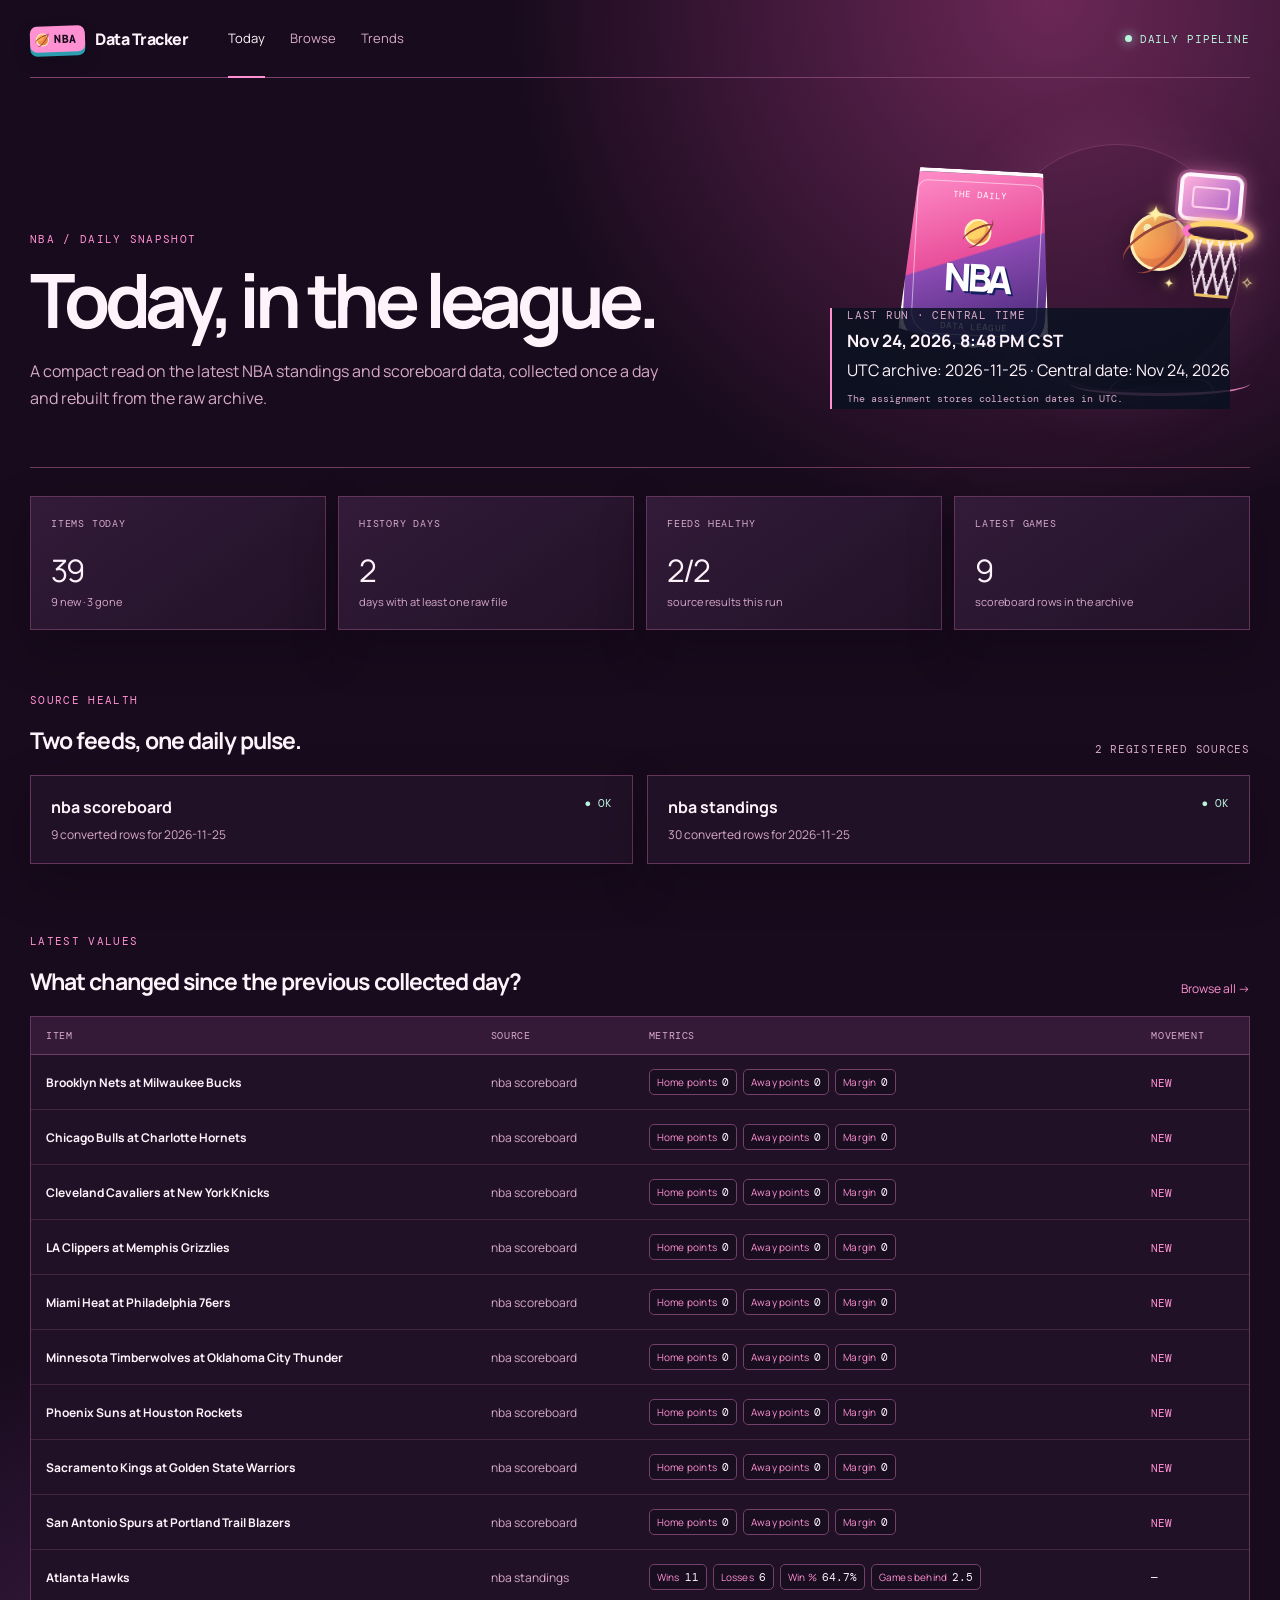
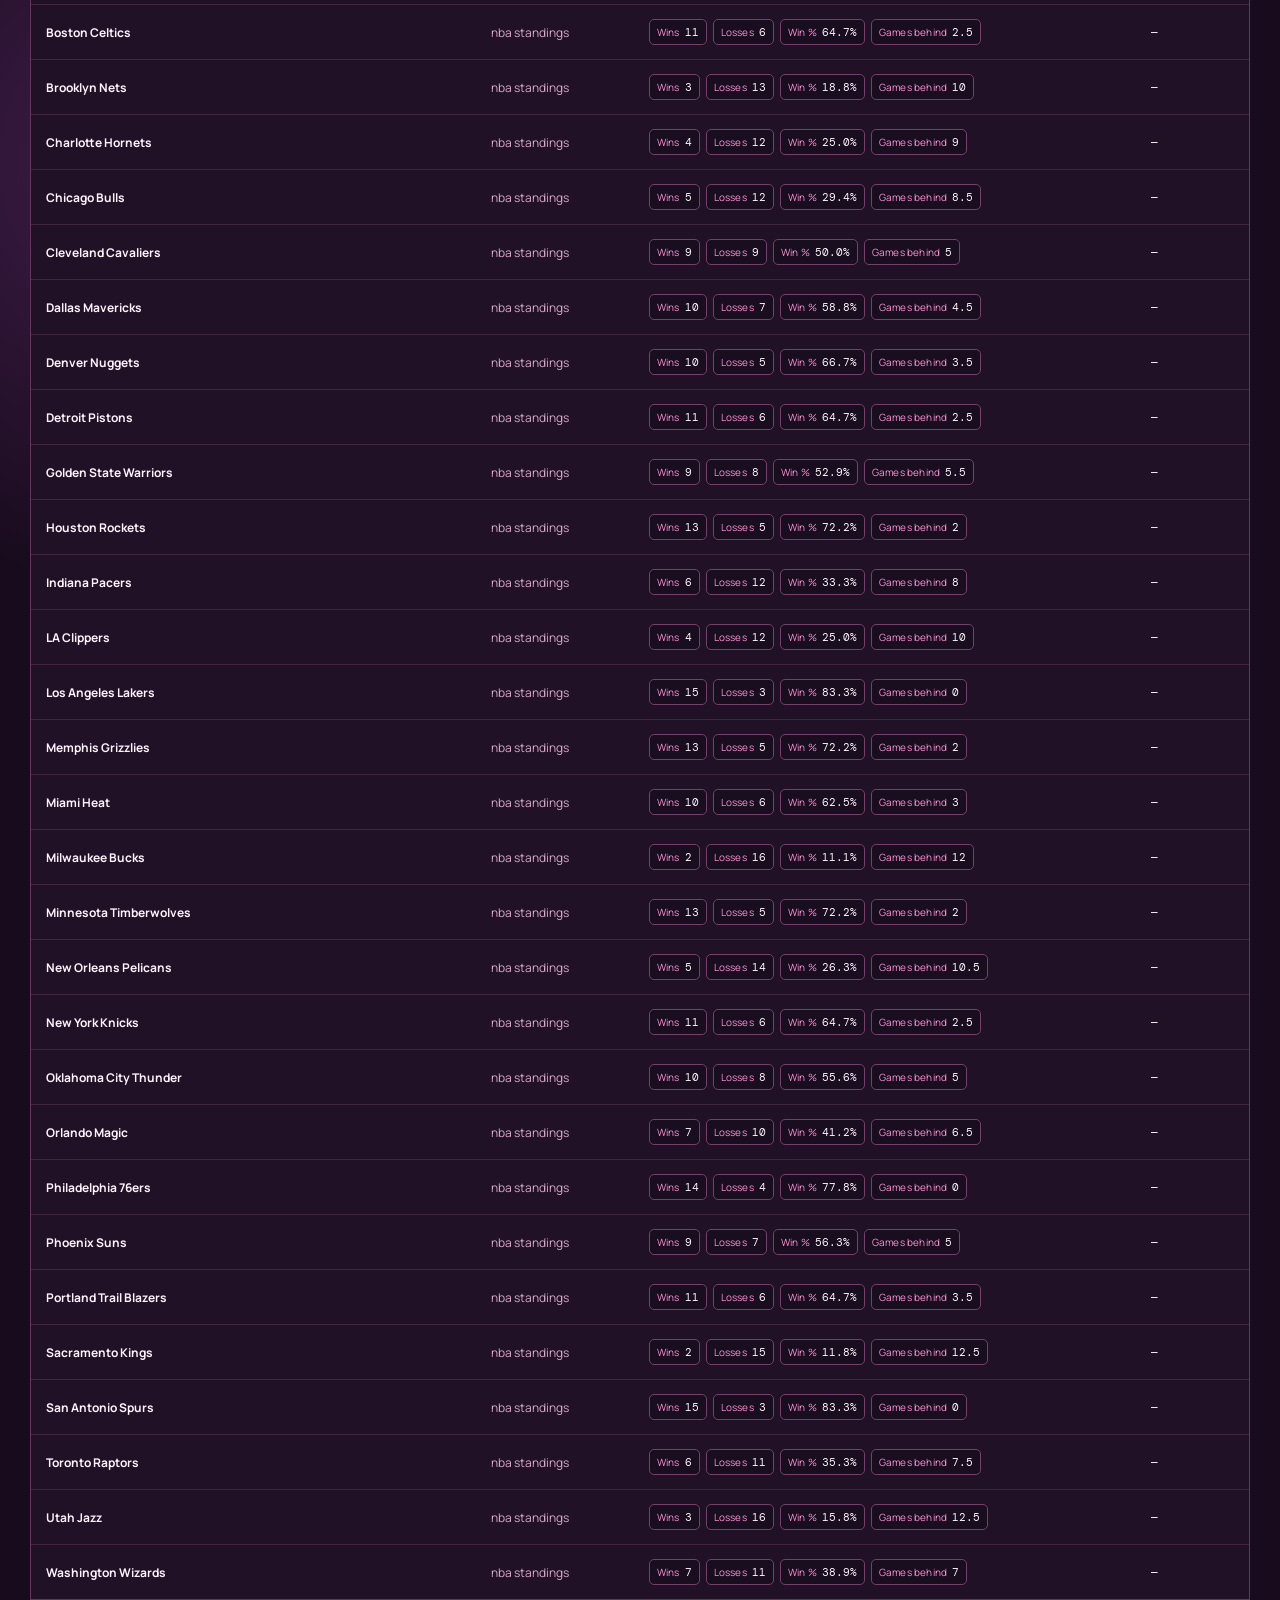
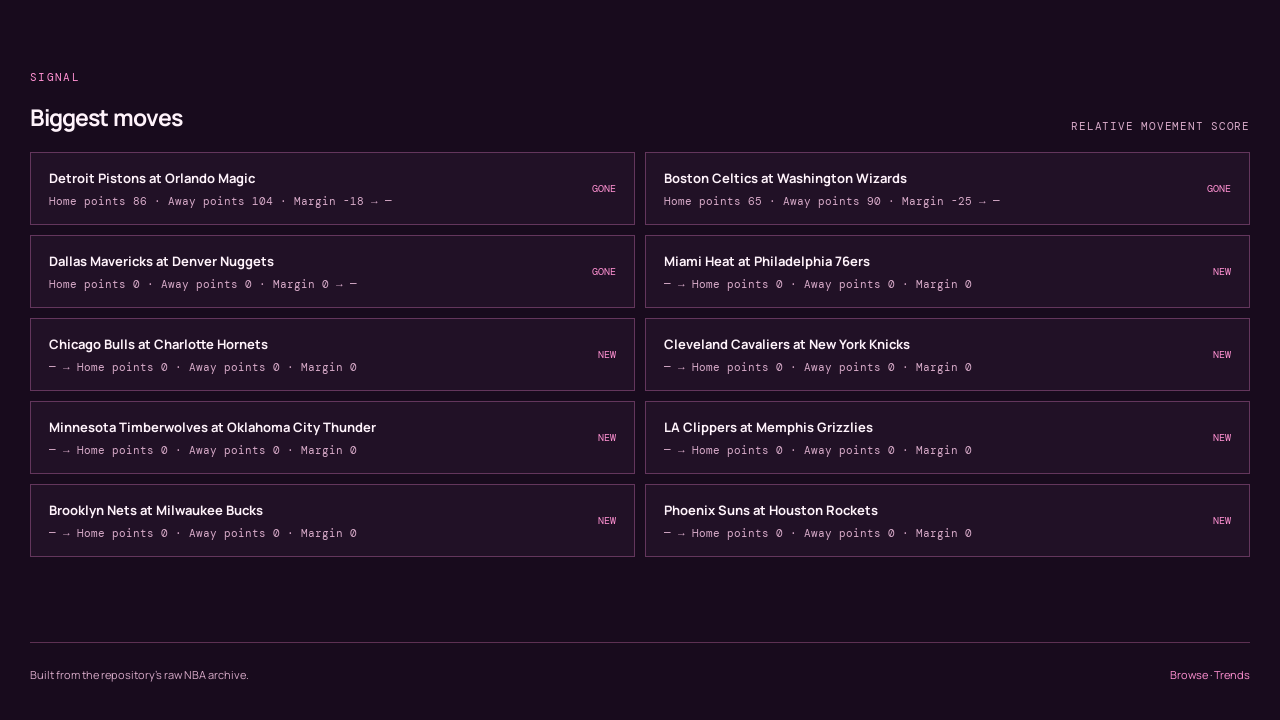
==== commit d9578de2: "site: add pink theme and jeweled hoop" ====
--- a/site/index.html
+++ b/site/index.html
@@ -3,11 +3,12 @@
 <head>
   <meta charset="utf-8">
   <meta name="viewport" content="width=device-width, initial-scale=1">
-  <meta name="theme-color" content="#07111f">
+  <meta name="theme-color" content="#ff91d2">
   <link rel="manifest" href="manifest.webmanifest">
   <link rel="icon" href="icon.svg" type="image/svg+xml">
   <link rel="stylesheet" href="styles.css">
   <link rel="stylesheet" href="creative.css">
+  <link rel="stylesheet" href="girly.css">
   <title>NBA Data Tracker · Today</title>
 </head>
 <body data-page="today">
@@ -20,7 +21,7 @@
     <main>
       <section class="hero split-hero">
         <div><p class="eyebrow">NBA / DAILY SNAPSHOT</p><h1>Today, in the league.</h1><p class="lede">A compact read on the latest NBA standings and scoreboard data, collected once a day and rebuilt from the raw archive.</p></div>
-        <div class="hero-art" aria-label="A stylized NBA sign with a bouncing basketball"><div class="signboard"><span class="sign-top">THE DAILY</span><div class="sign-lockup"><span class="sign-ball" aria-hidden="true"></span><strong>NBA</strong></div><span class="sign-bottom">DATA LEAGUE</span></div><div class="dribble-zone"><span class="dribble-ball" aria-hidden="true"></span><span class="dribble-shadow" aria-hidden="true"></span><span class="court-line" aria-hidden="true"></span></div><div class="hero-note"><span class="note-label">Last run · Central Time</span><strong id="last-run">Loading…</strong><span id="latest-day">UTC archive: — · Central date: —</span><small class="zone-note">The assignment stores collection dates in UTC.</small></div></div>
+        <div class="hero-art" aria-label="A stylized NBA sign, jeweled hoop, and bouncing basketball"><div class="signboard"><span class="sign-top">THE DAILY</span><div class="sign-lockup"><span class="sign-ball" aria-hidden="true"></span><strong>NBA</strong></div><span class="sign-bottom">DATA LEAGUE</span></div><div class="dribble-zone"><span class="dribble-ball" aria-hidden="true"></span><span class="dribble-shadow" aria-hidden="true"></span><span class="court-line" aria-hidden="true"></span></div><div class="bling-hoop" aria-hidden="true"><span class="hoop-backboard"></span><span class="hoop-rim"></span><span class="hoop-net"></span><span class="hoop-sparkle sparkle-one">✦</span><span class="hoop-sparkle sparkle-two">✧</span><span class="hoop-sparkle sparkle-three">✦</span></div><div class="hero-note"><span class="note-label">Last run · Central Time</span><strong id="last-run">Loading…</strong><span id="latest-day">UTC archive: — · Central date: —</span><small class="zone-note">The assignment stores collection dates in UTC.</small></div></div>
       </section>
       <div id="app-error" class="notice error" hidden></div>
       <section id="summary-cards" class="stat-grid" aria-label="Run summary"></section>
--- a/site/girly.css
+++ b/site/girly.css
@@ -0,0 +1,5 @@
+:root{--ink:#fff3fb;--muted:#d7aac8;--line:#5d3153;--panel:#28152d;--panel2:#351b39;--navy:#180b1d;--cyan:#ff91d2;--orange:#ffd2ee;--green:#b9f4dc;--red:#ff98ad;--shadow:0 18px 44px #10071370}
+html{background:var(--navy)}body{background:radial-gradient(circle at 82% 0,#6b2757 0,transparent 34rem),radial-gradient(circle at 12% 45%,#3f1d49 0,transparent 27rem),var(--navy)}.nav{border-bottom-color:#7e416c}.nav-links a:hover,.nav-links a.active{border-bottom-color:#ff91d2}.live-dot{color:var(--green)}.live-dot:before{background:var(--green);box-shadow:0 0 12px var(--green)}.hero{border-bottom-color:#6e3a5d}.eyebrow,.text-link,footer a{color:#ff91d2}.hero-note{border-left-color:#ff91d2}.hero-note span:last-child{color:#ffb4df}.stat-card,.source-card,.finding-card,.chart-panel,.controls{background:linear-gradient(145deg,#321b39,#211126);border-color:#62345a;box-shadow:var(--shadow)}.source-card,.move-row,.table-wrap{border-color:#63365c;background:#211126}.table-wrap th{background:#351a38;border-bottom-color:#704064}.table-wrap td{border-bottom-color:#422443}.table-wrap td:first-child{color:#fff3fb}.metrics-cell{min-width:0}.metric-chip{border-color:#75416b;background:#190d20}.metric-chip b{color:#ff91d2}.controls input,.controls select,.trend-controls select{background:#190d20;border-color:#75416b}.controls input:focus,.controls select:focus,.trend-controls select:focus{border-color:#ff91d2}.star.saved{color:#ffd36e}.chart-panel,.finding-card svg{background:#1d0e24}.notice{border-color:#62345a}.footer{border-color:#62345a}
+.signboard{background:linear-gradient(160deg,#ff8fc9,#e94f9b 47%,#8c4bb4 48%,#3d236d);border-color:#fff8fd;box-shadow:0 10px 0 #f8c7e7,0 20px 30px #10071390}.signboard:after{border-color:#ffffff88}.sign-ball{background:linear-gradient(135deg,#fff0a8 0 17%,#ffd366 18% 58%,#ff9a4d 100%)}.hero-art:before{border-color:#ff91d233;box-shadow:0 0 70px #ff91d222}.court-line{border-bottom-color:#ff91d2}.court-line:after{border-color:#ff91d266;border-bottom:0}.dribble-ball{border-color:#fff0b7;box-shadow:inset -8px -9px 0 #b94f3c45,0 10px 22px #10071390}.dribble-shadow{background:#100713aa}.zone-note{color:#d7aac8}
+.bling-hoop{position:absolute;z-index:3;right:-4px;top:7px;width:116px;height:142px;transform:rotate(5deg);filter:drop-shadow(0 10px 10px #10071355)}.hoop-backboard{position:absolute;right:15px;top:0;width:64px;height:48px;border:4px solid #fff5fc;border-radius:9px;background:linear-gradient(135deg,#ffb1dc,#a45cc2);box-shadow:0 0 0 3px #ff91d255,0 0 20px #ff91d299}.hoop-backboard:after{content:"";position:absolute;inset:9px;border:2px solid #ffd4ed;border-radius:4px}.hoop-rim{position:absolute;right:1px;top:46px;width:72px;height:25px;border:6px solid #ffd36e;border-left-color:#ff75c8;border-radius:50%;box-shadow:0 0 10px #ffd36e,0 0 20px #ff91d2}.hoop-net{position:absolute;right:10px;top:66px;width:57px;height:57px;border-left:2px solid #ffe6f6;border-right:2px solid #ffe6f6;border-bottom:3px solid #ffd36e;clip-path:polygon(0 0,100% 0,79% 100%,21% 100%);background:repeating-linear-gradient(75deg,transparent 0 8px,#fff0fa 9px 11px),repeating-linear-gradient(-75deg,transparent 0 8px,#fff0fa 9px 11px);opacity:.9}.hoop-sparkle{position:absolute;color:#fff0a8;text-shadow:0 0 8px #ffd36e;font-size:24px;animation:twinkle 1.5s ease-in-out infinite}.sparkle-one{right:91px;top:27px}.sparkle-two{right:-3px;top:94px;font-size:16px;animation-delay:.6s}.sparkle-three{right:76px;top:103px;font-size:13px;animation-delay:1s}@keyframes twinkle{0%,100%{opacity:.45;transform:scale(.8) rotate(0)}50%{opacity:1;transform:scale(1.2) rotate(18deg)}}
+@media(prefers-reduced-motion:reduce){.hoop-sparkle{animation:none}}
